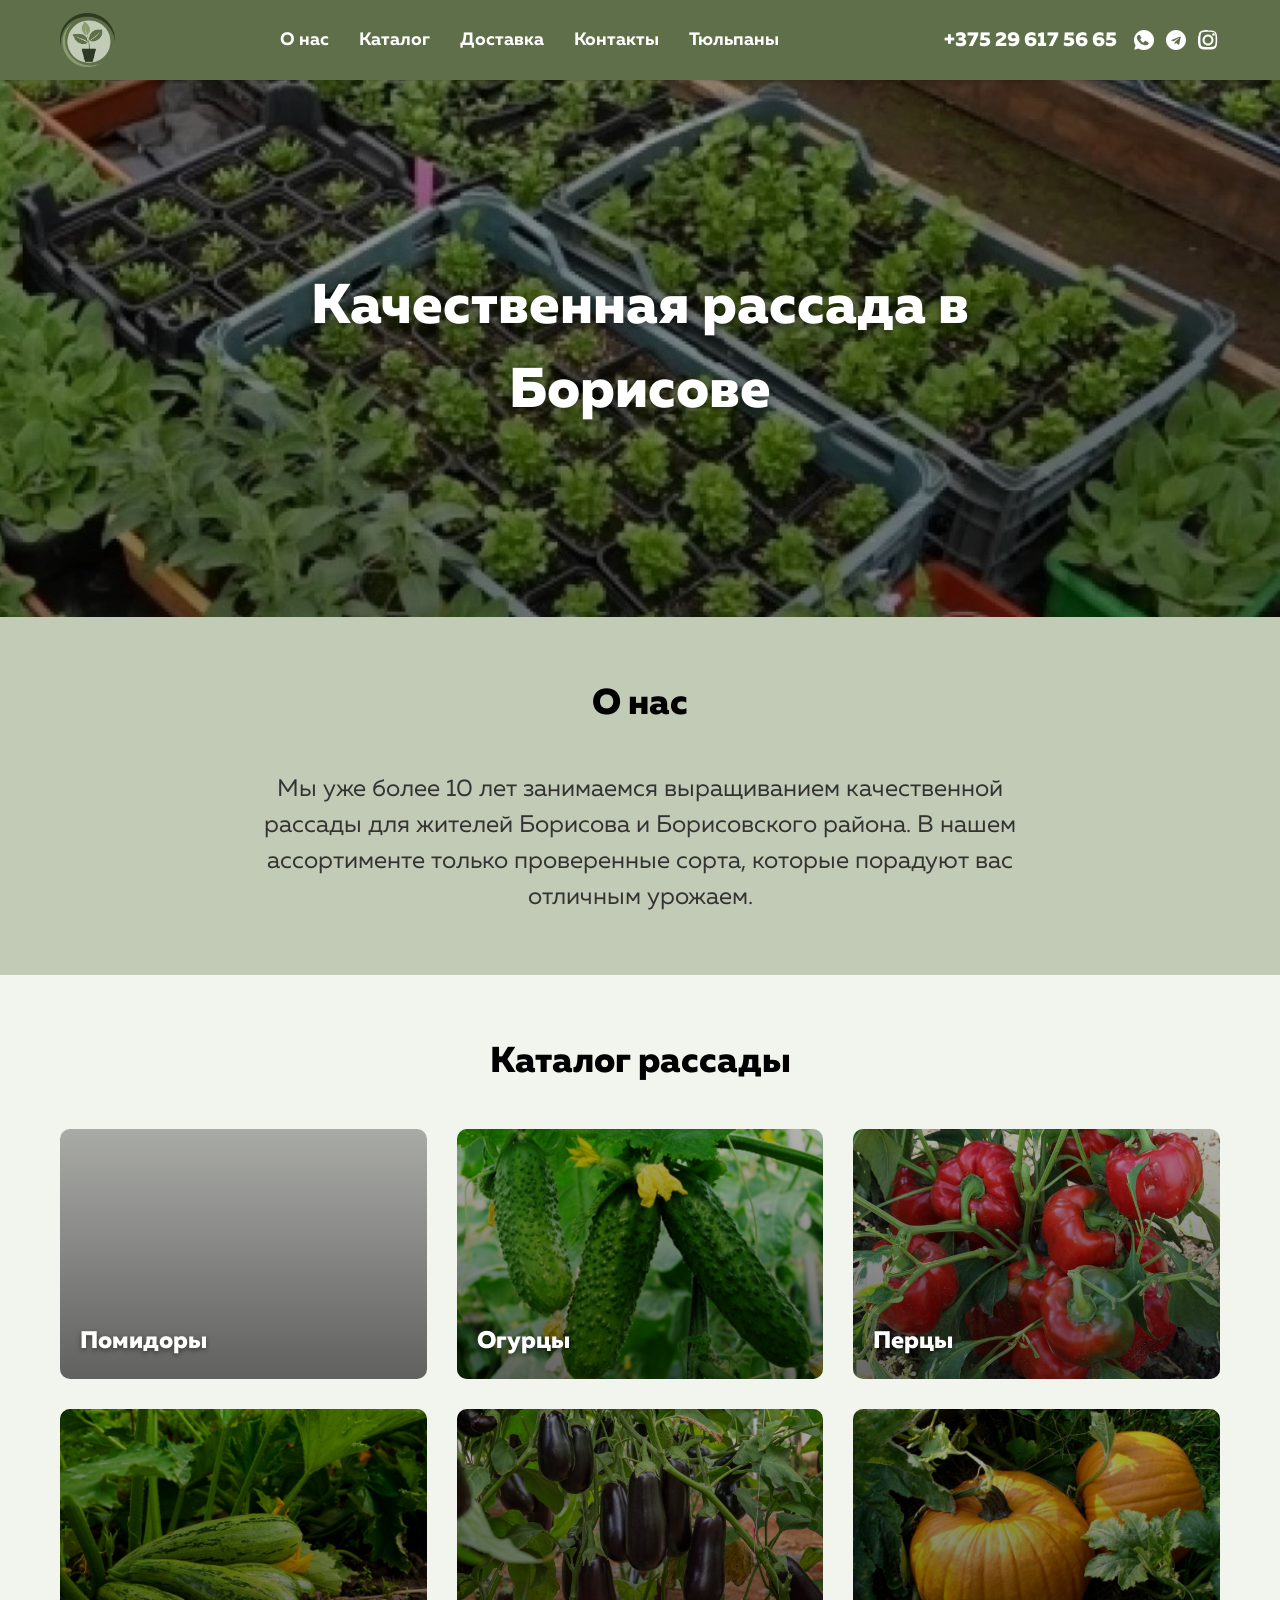
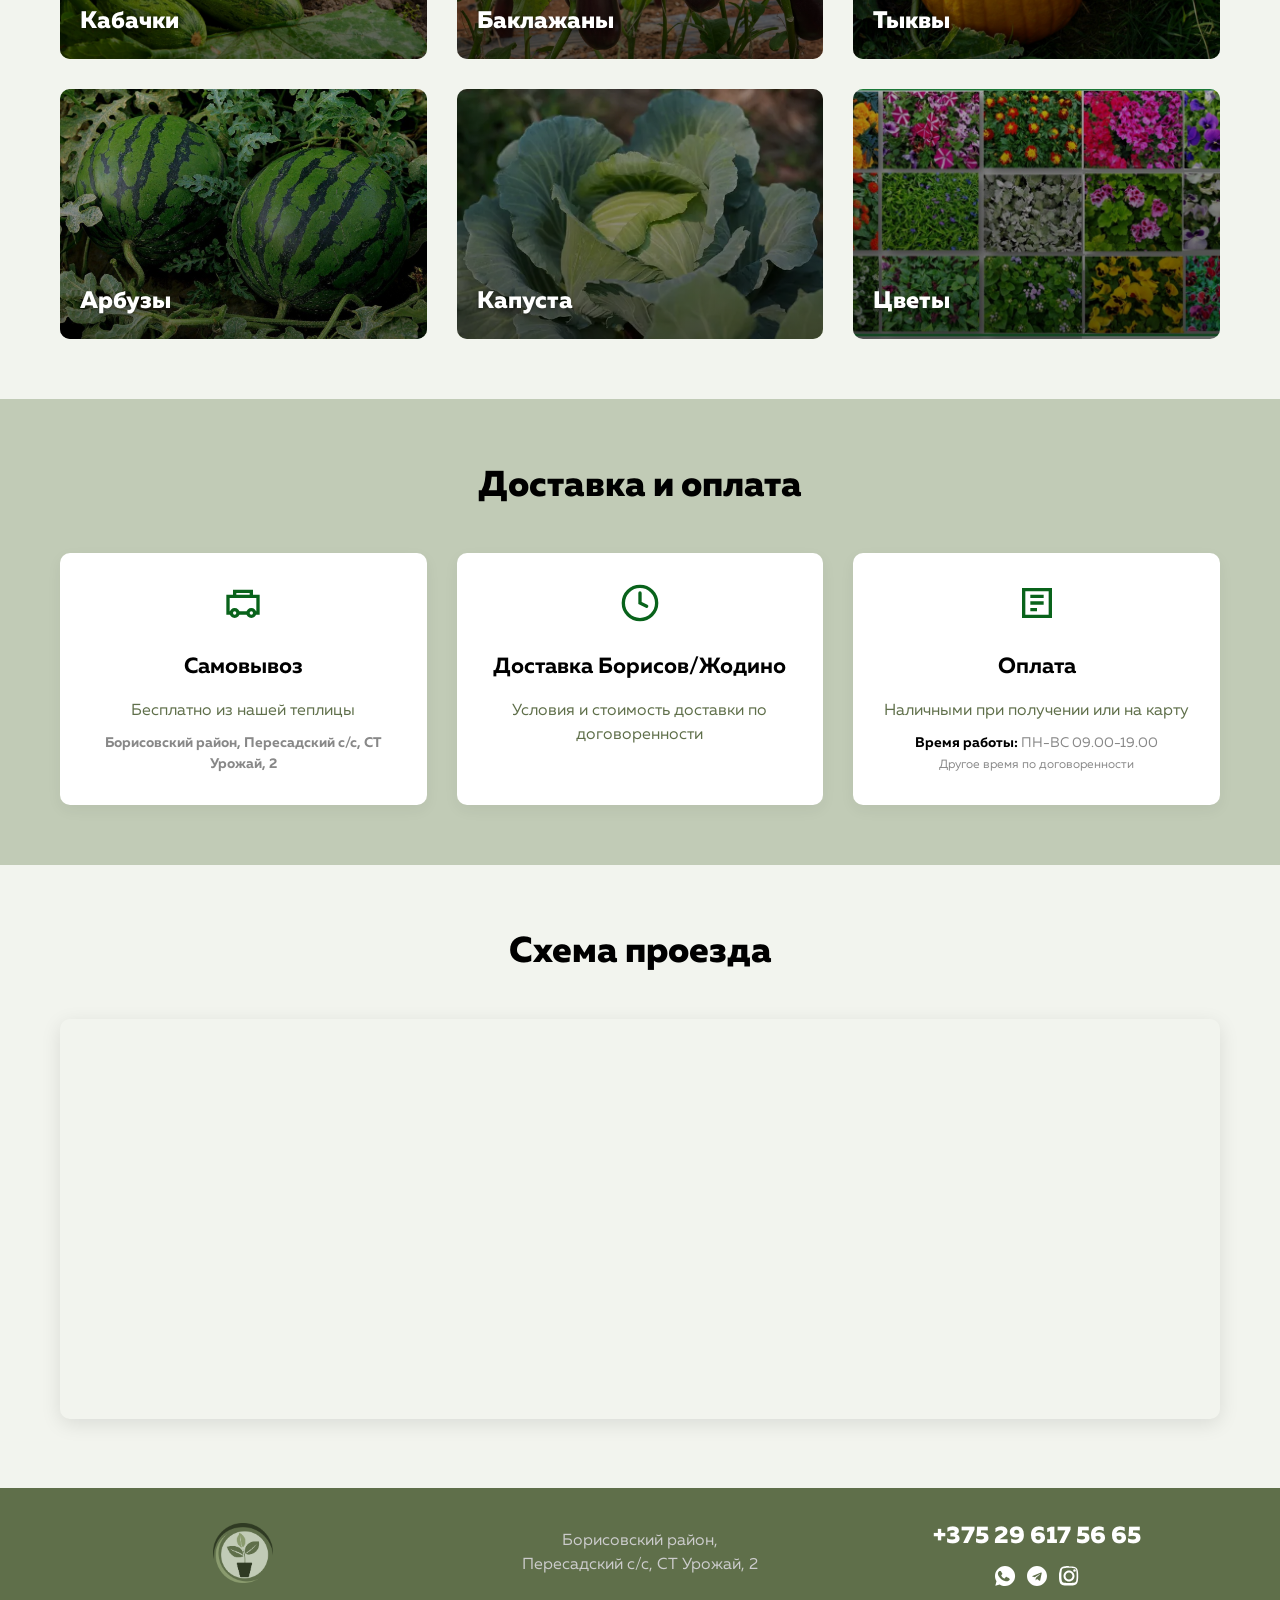
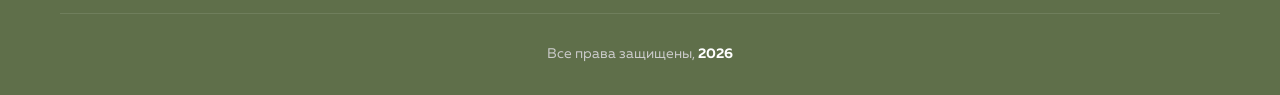
==== index.html @ 9f32919f "Первый коммит: сайт рассады в Борисове" ====
<!DOCTYPE html>
<html lang="ru">
<head>
    <meta charset="UTF-8">
    <meta name="viewport" content="width=device-width, initial-scale=1.0">

    <!-- Основные мета-теги -->
    <title>Рассада в Борисове - томаты, перцы, огурцы и другие культуры</title>
    <meta name="description"
          content="Качественная рассада в Борисове и Борисовском районе. Собственное производство. Томаты, перцы, огурцы, кабачки, баклажаны, тыквы, арбузы, капуста. Самовывоз и доставка.">
    <meta name="keywords"
          content="рассада Борисов, рассада помидоров, рассада перцев, рассада огурцов, саженцы, теплица, огород, дача, Борисовский район">
    <meta name="author" content="Рассада в Борисове">
    <meta name="robots" content="index, follow">

    <!-- Open Graph мета-теги (для соцсетей) -->
    <meta property="og:title" content="Рассада в Борисове - томаты, перцы, огурцы и другие культуры">
    <meta property="og:description"
          content="Качественная рассада в Борисове и Борисовском районе. Собственное производство. Томаты, перцы, огурцы, кабачки, баклажаны.">
    <meta property="og:type" content="website">
    <meta property="og:url" content="https://rassada-borisov.by">
    <meta property="og:image" content="images/og-image.jpg">
    <meta property="og:site_name" content="Рассада в Борисове">
    <meta property="og:locale" content="ru_RU">

    <!-- Дополнительные мета-теги -->
    <meta name="geo.region" content="BY-MI">
    <meta name="geo.placename" content="Borisov">
    <meta name="geo.position" content="54.228;28.505">
    <meta name="ICBM" content="54.228, 28.505">

    <!-- Верификация для поисковых систем -->
    <meta name="yandex-verification" content="3a7b8ea32f2a842f" />
    <meta name="google-site-verification" content="l7yluRiV8nfJq6F3kmVBxeF_k73XOb7wCbg4lRCU7mA" />

    <!-- Favicon -->
    <link rel="icon" type="image/png" href="images/favicon-96x96.png" sizes="96x96">
    <link rel="icon" type="image/svg+xml" href="images/favicon.svg">
    <link rel="shortcut icon" href="images/favicon.ico">
    <link rel="apple-touch-icon" sizes="180x180" href="images/apple-touch-icon.png">
    <meta name="apple-mobile-web-app-title" content="Рассада в Борисове">
    <link rel="manifest" href="images/site.webmanifest">

    <!-- Каноническая ссылка -->
    <link rel="canonical" href="https://rassada-borisov.by">

    <!-- Стили -->
    <link rel="stylesheet" href="css/style.css">
    <link rel="stylesheet" href="css/adaptive.css">

    <!-- Yandex.Metrika counter -->
    <script type="text/javascript">
        (function(m,e,t,r,i,k,a){
            m[i]=m[i]||function(){(m[i].a=m[i].a||[]).push(arguments)};
            m[i].l=1*new Date();
            for (var j = 0; j < document.scripts.length; j++) {if (document.scripts[j].src === r) { return; }}
            k=e.createElement(t),a=e.getElementsByTagName(t)[0],k.async=1,k.src=r,a.parentNode.insertBefore(k,a)
        })(window, document,'script','https://mc.yandex.ru/metrika/tag.js?id=108375250', 'ym');

        ym(108375250, 'init', {ssr:true, webvisor:true, clickmap:true, ecommerce:"dataLayer", referrer: document.referrer, url: location.href, accurateTrackBounce:true, trackLinks:true});
    </script>
    <noscript><div><img src="https://mc.yandex.ru/watch/108375250" style="position:absolute; left:-9999px;" alt="" /></div></noscript>
    <!-- /Yandex.Metrika counter -->

    <!-- Google tag (gtag.js) -->
    <script async src="https://www.googletagmanager.com/gtag/js?id=G-SN3DW5DZHE"></script>
    <script>
        window.dataLayer = window.dataLayer || [];
        function gtag(){dataLayer.push(arguments);}
        gtag('js', new Date());

        gtag('config', 'G-SN3DW5DZHE');
    </script>

</head>
<body>

<header class="header">
    <div class="container header__container">
        <a href="index.html" class="logo">
            <img class="logo__img" src="images/logo.png" alt="Рассада в Борисове">
        </a>

        <nav class="nav">
            <ul class="nav__list">
                <li class="nav__item"><a href="#about" class="nav__link">О нас</a></li>
                <li class="nav__item"><a href="#tabs" class="nav__link">Каталог</a></li>
                <li class="nav__item"><a href="#delivery" class="nav__link">Доставка</a></li>
                <li class="nav__item"><a href="#contacts" class="nav__link">Контакты</a></li>
                <li class="nav__item"><a href="https://tulpani-borisov.by/" class="nav__link" target="_blank" rel="noopener noreferrer">Тюльпаны</a></li>
            </ul>
        </nav>

        <div class="header-contacts">
            <a href="tel:+375296175665" class="header-contacts__phone">+375 29 617 56 65</a>
            <div class="social">
                <a href="viber://chat?number=%2B375296175665" class="social__link social__link--viber"
                   aria-label="Viber"></a>
                <a href="https://t.me/+375296175665" class="social__link social__link--telegram"
                   aria-label="Telegram"></a>
                <a href="https://www.instagram.com/tatyana_zhukovskayaa?igsh=OXp6bmYxaXBiemtq&utm_source=qr" target="_blank"
                   class="social__link social__link--instagram" aria-label="Instagram"></a>
            </div>
        </div>

        <button class="burger" aria-label="Меню" aria-expanded="false">
            <span></span>
            <span></span>
            <span></span>
            <span></span>
        </button>
    </div>
</header>

<main>

    <section class="hero">
        <div class="hero__bg" style="background-image: url('images/hero-bg.jpg');"></div>
        <div class="hero__overlay"></div>
        <div class="container hero__container">
            <h1 class="hero__title">Качественная рассада в Борисове</h1>
        </div>
    </section>

    <section id="about" class="section about">
        <div class="container">
            <h2 class="section__title">О нас</h2>
            <p class="about__text">Мы уже более 10 лет занимаемся выращиванием качественной рассады для жителей Борисова
                и Борисовского района. В нашем ассортименте только проверенные сорта, которые порадуют вас отличным
                урожаем.</p>
        </div>
    </section>

    <section id="tabs" class="section tabs">
        <div class="container">
            <h2 class="section__title">Каталог рассады</h2>
            <div class="tabs__grid">

                <a href="category.html?category=tomatoes" class="tab">
                    <div class="tab__image" style="background-image: url('images/tab-tomatoes.jpg');"></div>
                    <div class="tab__overlay"></div>
                    <span class="tab__title">Помидоры</span>
                </a>

                <a href="category.html?category=cucumbers" class="tab">
                    <div class="tab__image" style="background-image: url('images/tab-cucumbers.jpg');"></div>
                    <div class="tab__overlay"></div>
                    <span class="tab__title">Огурцы</span>
                </a>

                <a href="category.html?category=peppers" class="tab">
                    <div class="tab__image" style="background-image: url('images/tab-peppers.jpg');"></div>
                    <div class="tab__overlay"></div>
                    <span class="tab__title">Перцы</span>
                </a>

                <a href="category.html?category=zucchinis" class="tab">
                    <div class="tab__image" style="background-image: url('images/tab-zucchinis.jpg');"></div>
                    <div class="tab__overlay"></div>
                    <span class="tab__title">Кабачки</span>
                </a>

                <a href="category.html?category=eggplants" class="tab">
                    <div class="tab__image" style="background-image: url('images/tab-eggplants.jpg');"></div>
                    <div class="tab__overlay"></div>
                    <span class="tab__title">Баклажаны</span>
                </a>

                <a href="category.html?category=pumpkins" class="tab">
                    <div class="tab__image" style="background-image: url('images/tab-pumpkins.jpg');"></div>
                    <div class="tab__overlay"></div>
                    <span class="tab__title">Тыквы</span>
                </a>

                <a href="category.html?category=watermelons" class="tab">
                    <div class="tab__image" style="background-image: url('images/tab-watermelons.jpg');"></div>
                    <div class="tab__overlay"></div>
                    <span class="tab__title">Арбузы</span>
                </a>

                <a href="category.html?category=cabbages" class="tab">
                    <div class="tab__image" style="background-image: url('images/tab-cabbages.jpg');"></div>
                    <div class="tab__overlay"></div>
                    <span class="tab__title">Капуста</span>
                </a>

                <a href="category.html?category=flowers" class="tab">
                    <div class="tab__image" style="background-image: url('images/tab-flowers.png');"></div>
                    <div class="tab__overlay"></div>
                    <span class="tab__title">Цветы</span>
                </a>
            </div>
        </div>
    </section>

    <section id="delivery" class="section delivery">
        <div class="container">
            <h2 class="section__title">Доставка и оплата</h2>
            <div class="delivery__grid">
                <div class="delivery-card">
                    <div class="delivery-card__icon">
                        <svg width="40" height="40" viewBox="0 0 24 24" fill="none" stroke="#09631b" stroke-width="2">
                            <path d="M3 8h18v10H3V8z M7 8V5h10v3 M5 18h14" stroke-linecap="round"/>
                            <circle cx="7" cy="18" r="2" fill="white" stroke="#09631b"/>
                            <circle cx="17" cy="18" r="2" fill="white" stroke="#09631b"/>
                        </svg>
                    </div>
                    <h3 class="delivery-card__title">Самовывоз</h3>
                    <p class="delivery-card__text">Бесплатно из нашей теплицы</p>
                    <p class="delivery-card__address"><strong>Борисовский район, Пересадский с/с, СТ Урожай, 2</strong>
                    </p>
                </div>
                <div class="delivery-card">
                    <div class="delivery-card__icon">
                        <svg width="40" height="40" viewBox="0 0 24 24" fill="none" stroke="#09631b" stroke-width="2">
                            <circle cx="12" cy="12" r="10"/>
                            <path d="M12 6v6l4 2" stroke-linecap="round"/>
                        </svg>
                    </div>
                    <h3 class="delivery-card__title">Доставка Борисов/Жодино</h3>
                    <p class="delivery-card__text">Условия и стоимость доставки по договоренности</p>
                </div>
                <div class="delivery-card">
                    <div class="delivery-card__icon">
                        <svg width="40" height="40" viewBox="0 0 24 24" fill="none" stroke="#09631b" stroke-width="2">
                            <path d="M4 4h16v16H4V4z M8 8h8 M8 12h8 M8 16h4"/>
                        </svg>
                    </div>
                    <h3 class="delivery-card__title">Оплата</h3>
                    <p class="delivery-card__text">Наличными при получении или на карту</p>
                    <p class="delivery-card__work-time"><strong>Время работы:</strong> ПН-ВС 09.00-19.00<br><span>Другое время по договоренности</span>
                    </p>
                </div>
            </div>
        </div>
    </section>

    <section class="section map">
        <div class="container">
            <h2 class="section__title">Схема проезда</h2>
            <iframe src="https://yandex.ru/map-widget/v1/?um=constructor%3A5adfe6683b95f6804c1d0a7b903169784224795af7252d2ea16e9bae62b9d1b6&amp;source=constructor"
                    width="100%" height="400" frameborder="0" title="Карта проезда"></iframe>
        </div>
    </section>

</main>

<section id="contacts" style="height: 1px; visibility: hidden;"></section>

<footer class="footer">
    <div class="container">
        <div class="footer__grid">
            <div class="footer__logo">
                <img src="images/logo.png" alt="Рассада в Борисове">
            </div>
            <div class="footer__address">
                Борисовский район,<br>Пересадский с/с, СТ Урожай, 2
            </div>
            <div class="footer__contacts">
                <a href="tel:+375296175665" class="footer__phone">+375 29 617 56 65</a>
                <div class="social">
                    <a href="viber://chat?number=%2B375296175665" class="social__link social__link--viber"
                       aria-label="Viber"></a>
                    <a href="https://t.me/+375296175665" class="social__link social__link--telegram"
                       aria-label="Telegram"></a>
                    <a href="https://www.instagram.com/tatyana_zhukovskayaa?igsh=OXp6bmYxaXBiemtq&utm_source=qr" target="_blank"
                       class="social__link social__link--instagram" aria-label="Instagram"></a>
                </div>
            </div>
        </div>
        <div class="footer__copyright">
            Все права защищены, <span id="current-year"></span>
        </div>
    </div>
</footer>

<button class="scroll-top" aria-label="Наверх">
    <svg viewBox="0 0 50 50">
        <rect width="50" height="50" rx="50" fill="#ffffff" fill-opacity="0.9" stroke="none"/>
        <path d="M14 28L25 18l10 10" stroke="#000000" stroke-width="1.5" fill="none"/>
    </svg>
</button>

<script src="script/products-data.js"></script>
<script src="script/main.js"></script>
</body>
</html>
---- css/style.css ----
/* ===== ПЕРЕМЕННЫЕ ЦВЕТОВ ===== */
:root {
    /* Основные цвета */
    --color-primary: #5f6f4a;
    --color-primary-dark: #4a5738;
    --color-primary-light: #7a8f60;
    --color-secondary: #ecf39e;
    --color-secondary-dark: #d4e07a;
    --color-accent: #861818;
    --color-accent-light: #a12222;

    /* Фоновые цвета */
    --bg-body: #f2f4ee;
    --bg-about: #c1cbb6;
    --bg-delivery: #c1cbb6;
    --bg-tabs: #f2f4ee;
    --bg-card: #fff;
    --bg-footer: #5f6f4a;
    --bg-hero-overlay: rgba(0,0,0,0.4);

    /* Текстовые цвета */
    --text-dark: #333;
    --text-light: #fff;
    --text-muted: #666;
    --text-muted-light: #ccc;
    --text-accent: #861818;

    /* Цвета ссылок */
    --link-color: #5f6f4a;
    --link-hover: #ecf39e;

    /* Тени */
    --shadow-sm: 0 5px 15px rgba(0,0,0,0.05);
    --shadow-md: 0 10px 25px rgba(0,0,0,0.1);
    --shadow-lg: 0 5px 20px rgba(0,0,0,0.1);
}

/* ===== Базовые стили ===== */
* {
    margin: 0;
    padding: 0;
    box-sizing: border-box;
}

@font-face {
    font-family: 'Muller';
    src: url('../fonts/MullerRegular.otf') format('opentype');
    font-weight: 400;
    font-style: normal;
}

@font-face {
    font-family: 'Muller';
    src: url('../fonts/MullerBold.otf') format('opentype');
    font-weight: 700;
    font-style: normal;
}

@font-face {
    font-family: 'Muller';
    src: url('../fonts/MullerExtraBold.otf') format('opentype');
    font-weight: 800;
    font-style: normal;
}

body {
    font-family: 'Muller', Arial, sans-serif;
    line-height: 1.5;
    color: var(--text-dark);
    background-color: var(--bg-body);
    overflow-x: hidden;
    padding-top: 80px;
}

a {
    text-decoration: none;
    color: inherit;
    transition: color 0.2s ease;
}

img {
    max-width: 100%;
    height: auto;
    display: block;
}

.container {
    max-width: 1200px;
    margin: 0 auto;
    padding: 0 20px;
    width: 100%;
}

.section {
    padding: 60px 0;
}

.section__title {
    font-size: 36px;
    font-weight: 800;
    text-align: center;
    margin-bottom: 40px;
    color: #000;
}

/* ===== Шапка ===== */
.header {
    position: fixed;
    top: 0;
    left: 0;
    width: 100%;
    background-color: var(--color-primary);
    box-shadow: 0 1px 3px rgba(0,0,0,0.1);
    z-index: 1000;
    height: 80px;
}

.header__container {
    display: flex;
    align-items: center;
    justify-content: space-between;
    height: 100%;
}

.logo {
    flex: 0 0 auto;
}

.logo__img {
    max-height: 55px;
    width: auto;
}

.nav {
    flex: 1 1 auto;
    display: flex;
    justify-content: center;
}

.nav__list {
    display: flex;
    list-style: none;
    gap: 30px;
    margin: 0;
    padding: 0;
}

.nav__link {
    font-size: 18px;
    font-weight: 700;
    color: var(--text-light);
    position: relative;
    white-space: nowrap;
}

.nav__link:hover,
.nav__link.active {
    color: var(--link-hover);
}

.nav__link.active::after {
    content: '';
    position: absolute;
    bottom: -5px;
    left: 0;
    width: 100%;
    height: 2px;
    background-color: var(--link-hover);
}

.header-contacts {
    flex: 0 0 auto;
    display: flex;
    align-items: center;
    gap: 15px;
}

.header-contacts__phone {
    font-size: 20px;
    font-weight: 800;
    color: var(--text-light);
    white-space: nowrap;
    line-height: 1;
}

.header-contacts__phone:hover {
    color: var(--link-hover);
}

.social {
    display: flex;
    align-items: center;
    gap: 8px;
}

.social__link {
    display: block;
    width: 24px;
    height: 24px;
    background-size: contain;
    background-repeat: no-repeat;
    background-position: center;
    transition: transform 0.2s;
}

.social__link:hover {
    transform: scale(1.1);
}

/* Viber */
.social__link--viber {
    background-image: url('data:image/svg+xml;utf8,<svg xmlns="http://www.w3.org/2000/svg" viewBox="0 0 24 24" fill="%23ffffff"><path d="M12 2C6.5 2 2 6.5 2 12c0 1.9.5 3.7 1.5 5.3L2.3 21.7l4.4-1.2c1.6 1 3.5 1.5 5.4 1.5 5.5 0 10-4.5 10-10S17.5 2 12 2zm4.9 13.6c-.3.8-1.5 1.5-2.4 1.6-.9.1-2.4.2-4.6-1-2.3-1.2-3.8-3.5-4-3.8-.2-.3-1-1.4-1-2.6 0-1.3.7-2 1-2.3.3-.3.6-.4.9-.4h.6c.2 0 .5.1.8.6.3.5 1 1.7 1.1 1.8.1.1.1.3 0 .5-.1.2-.2.4-.4.6-.2.2-.3.4-.5.6-.1.2-.2.4-.1.6.1.2.5.9 1.1 1.5.7.7 1.4 1 1.7 1.1.3.1.5.1.7-.1.2-.2.8-.9 1-1.2.2-.3.5-.3.8-.2.3.1 1.8.9 2.1 1 .3.2.5.2.6.4.1.1.1.4 0 .7z"/></svg>');
}

.social__link--viber:hover {
    background-image: url('data:image/svg+xml;utf8,<svg xmlns="http://www.w3.org/2000/svg" viewBox="0 0 24 24" fill="%23ecf39e"><path d="M12 2C6.5 2 2 6.5 2 12c0 1.9.5 3.7 1.5 5.3L2.3 21.7l4.4-1.2c1.6 1 3.5 1.5 5.4 1.5 5.5 0 10-4.5 10-10S17.5 2 12 2zm4.9 13.6c-.3.8-1.5 1.5-2.4 1.6-.9.1-2.4.2-4.6-1-2.3-1.2-3.8-3.5-4-3.8-.2-.3-1-1.4-1-2.6 0-1.3.7-2 1-2.3.3-.3.6-.4.9-.4h.6c.2 0 .5.1.8.6.3.5 1 1.7 1.1 1.8.1.1.1.3 0 .5-.1.2-.2.4-.4.6-.2.2-.3.4-.5.6-.1.2-.2.4-.1.6.1.2.5.9 1.1 1.5.7.7 1.4 1 1.7 1.1.3.1.5.1.7-.1.2-.2.8-.9 1-1.2.2-.3.5-.3.8-.2.3.1 1.8.9 2.1 1 .3.2.5.2.6.4.1.1.1.4 0 .7z"/></svg>');
}

/* Telegram */
.social__link--telegram {
    background-image: url('data:image/svg+xml;utf8,<svg xmlns="http://www.w3.org/2000/svg" viewBox="0 0 24 24" fill="%23ffffff"><path d="M12 2C6.5 2 2 6.5 2 12c0 5.5 4.5 10 10 10s10-4.5 10-10c0-5.5-4.5-10-10-10zm4.9 6.3l-1.7 8c-.1.5-.4.6-.8.4l-2.3-1.7-1.1 1.1c-.1.1-.2.2-.4.2l.2-2.3 4.2-3.8c.2-.1 0-.3-.2-.2l-5.2 3.3-2.2-.7c-.5-.1-.5-.5.1-.7l8.6-3.3c.4-.2.8.1.6.6z"/></svg>');
}

.social__link--telegram:hover {
    background-image: url('data:image/svg+xml;utf8,<svg xmlns="http://www.w3.org/2000/svg" viewBox="0 0 24 24" fill="%23ecf39e"><path d="M12 2C6.5 2 2 6.5 2 12c0 5.5 4.5 10 10 10s10-4.5 10-10c0-5.5-4.5-10-10-10zm4.9 6.3l-1.7 8c-.1.5-.4.6-.8.4l-2.3-1.7-1.1 1.1c-.1.1-.2.2-.4.2l.2-2.3 4.2-3.8c.2-.1 0-.3-.2-.2l-5.2 3.3-2.2-.7c-.5-.1-.5-.5.1-.7l8.6-3.3c.4-.2.8.1.6.6z"/></svg>');
}

/* Instagram */
.social__link--instagram {
    background-image: url('data:image/svg+xml;utf8,<svg xmlns="http://www.w3.org/2000/svg" viewBox="0 0 24 24" fill="%23ffffff"><path d="M12 2c-2.7 0-3 .1-4 .2-1 .1-1.7.3-2.3.5-.6.2-1.2.6-1.6 1-.5.5-.8 1-1 1.6-.2.6-.4 1.3-.5 2.3C2.1 9 2 9.3 2 12s.1 3 .2 4c.1 1 .3 1.7.5 2.3.2.6.6 1.2 1 1.6.5.5 1 .8 1.6 1 .6.2 1.3.4 2.3.5 1 .1 1.3.2 4 .2s3-.1 4-.2c1-.1 1.7-.3 2.3-.5.6-.2 1.2-.6 1.6-1 .5-.5.8-1 1-1.6.2-.6.4-1.3.5-2.3.1-1 .2-1.3.2-4s-.1-3-.2-4c-.1-1-.3-1.7-.5-2.3-.2-.6-.6-1.2-1-1.6-.5-.5-1-.8-1.6-1-.6-.2-1.3-.4-2.3-.5-1-.1-1.3-.2-4-.2zm0 1.8c2.7 0 3 .1 4 .2.9.1 1.4.2 1.7.3.4.1.7.3.9.5.2.2.4.5.5.9.1.3.2.8.3 1.7.1 1 .2 1.3.2 4s-.1 3-.2 4c-.1.9-.2 1.4-.3 1.7-.1.4-.3.7-.5.9-.2.2-.5.4-.9.5-.3.1-.8.2-1.7.3-1 .1-1.3.2-4 .2s-3-.1-4-.2c-.9-.1-1.4-.2-1.7-.3-.4-.1-.7-.3-.9-.5-.2-.2-.4-.5-.5-.9-.1-.3-.2-.8-.3-1.7-.1-1-.2-1.3-.2-4s.1-3 .2-4c.1-.9.2-1.4.3-1.7.1-.4.3-.7.5-.9.2-.2.5-.4.9-.5.3-.1.8-.2 1.7-.3 1-.1 1.3-.2 4-.2z"/><path d="M12 6.5c-3 0-5.5 2.5-5.5 5.5s2.5 5.5 5.5 5.5 5.5-2.5 5.5-5.5-2.5-5.5-5.5-5.5zm0 9c-1.9 0-3.5-1.6-3.5-3.5s1.6-3.5 3.5-3.5 3.5 1.6 3.5 3.5-1.6 3.5-3.5 3.5z"/><circle cx="17.5" cy="6.5" r="1.3"/></svg>');
}

.social__link--instagram:hover {
    background-image: url('data:image/svg+xml;utf8,<svg xmlns="http://www.w3.org/2000/svg" viewBox="0 0 24 24" fill="%23ecf39e"><path d="M12 2c-2.7 0-3 .1-4 .2-1 .1-1.7.3-2.3.5-.6.2-1.2.6-1.6 1-.5.5-.8 1-1 1.6-.2.6-.4 1.3-.5 2.3C2.1 9 2 9.3 2 12s.1 3 .2 4c.1 1 .3 1.7.5 2.3.2.6.6 1.2 1 1.6.5.5 1 .8 1.6 1 .6.2 1.3.4 2.3.5 1 .1 1.3.2 4 .2s3-.1 4-.2c1-.1 1.7-.3 2.3-.5.6-.2 1.2-.6 1.6-1 .5-.5.8-1 1-1.6.2-.6.4-1.3.5-2.3.1-1 .2-1.3.2-4s-.1-3-.2-4c-.1-1-.3-1.7-.5-2.3-.2-.6-.6-1.2-1-1.6-.5-.5-1-.8-1.6-1-.6-.2-1.3-.4-2.3-.5-1-.1-1.3-.2-4-.2zm0 1.8c2.7 0 3 .1 4 .2.9.1 1.4.2 1.7.3.4.1.7.3.9.5.2.2.4.5.5.9.1.3.2.8.3 1.7.1 1 .2 1.3.2 4s-.1 3-.2 4c-.1.9-.2 1.4-.3 1.7-.1.4-.3.7-.5.9-.2.2-.5.4-.9.5-.3.1-.8.2-1.7.3-1 .1-1.3.2-4 .2s-3-.1-4-.2c-.9-.1-1.4-.2-1.7-.3-.4-.1-.7-.3-.9-.5-.2-.2-.4-.5-.5-.9-.1-.3-.2-.8-.3-1.7-.1-1-.2-1.3-.2-4s.1-3 .2-4c.1-.9.2-1.4.3-1.7.1-.4.3-.7.5-.9.2-.2.5-.4.9-.5.3-.1.8-.2 1.7-.3 1-.1 1.3-.2 4-.2z"/><path d="M12 6.5c-3 0-5.5 2.5-5.5 5.5s2.5 5.5 5.5 5.5 5.5-2.5 5.5-5.5-2.5-5.5-5.5-5.5zm0 9c-1.9 0-3.5-1.6-3.5-3.5s1.6-3.5 3.5-3.5 3.5 1.6 3.5 3.5-1.6 3.5-3.5 3.5z"/><circle cx="17.5" cy="6.5" r="1.3"/></svg>');
}

.burger {
    display: none;
    width: 40px;
    height: 40px;
    position: relative;
    background: none;
    border: none;
    cursor: pointer;
    z-index: 1001;
}

.burger span {
    display: block;
    width: 25px;
    height: 3px;
    background: var(--text-light);
    margin: 5px auto;
    transition: all 0.3s;
    border-radius: 2px;
}

.burger.active span:nth-child(1) { transform: rotate(45deg) translate(5px, 5px); }
.burger.active span:nth-child(2) { opacity: 0; }
.burger.active span:nth-child(3) { transform: rotate(-45deg) translate(7px, -6px); }

/* ===== Герой секция ===== */
.hero {
    position: relative;
    height: 537px;
    overflow: hidden;
    display: flex;
    align-items: center;
    justify-content: center;
}

.hero__bg {
    position: absolute;
    top: 0;
    left: 0;
    width: 100%;
    height: 100%;
    background-size: cover;
    background-position: center;
    z-index: 0;
}

.hero__overlay {
    position: absolute;
    top: 0;
    left: 0;
    width: 100%;
    height: 100%;
    background: linear-gradient(to bottom, var(--bg-hero-overlay), rgba(0,0,0,0.5));
    z-index: 1;
}

.hero__container {
    position: relative;
    z-index: 2;
    text-align: center;
}

.hero__title {
    color: var(--text-light);
    font-size: 56px;
    font-weight: 800;
    text-shadow: 0 2px 10px rgba(0,0,0,0.5);
    max-width: 800px;
    margin: 0 auto;
}

/* ===== О нас ===== */
.about {
    background-color: var(--bg-about);
}

.about__text {
    max-width: 800px;
    margin: 0 auto;
    text-align: center;
    font-size: 24px;
    line-height: 1.5;
    color: var(--text-dark);
}

/* ===== Вкладки ===== */
.tabs {
    background-color: var(--bg-tabs);
}

.tabs__grid {
    display: grid;
    grid-template-columns: repeat(3, 1fr);
    gap: 30px;
    margin-top: 40px;
}

.tab {
    position: relative;
    display: block;
    height: 250px;
    border-radius: 10px;
    overflow: hidden;
    text-decoration: none;
    transition: transform 0.3s, box-shadow 0.3s;
}

.tab:hover {
    transform: translateY(-5px);
    box-shadow: var(--shadow-md);
}

.tab__image {
    position: absolute;
    top: 0;
    left: 0;
    width: 100%;
    height: 100%;
    background-size: cover;
    background-position: center;
    z-index: 0;
}

.tab__overlay {
    position: absolute;
    top: 0;
    left: 0;
    width: 100%;
    height: 100%;
    background: linear-gradient(to bottom, rgba(0,0,0,0.3), rgba(0,0,0,0.6));
    z-index: 1;
}

.tab__title {
    position: absolute;
    bottom: 20px;
    left: 20px;
    right: 20px;
    color: var(--text-light);
    font-size: 24px;
    font-weight: 800;
    text-shadow: 0 2px 5px rgba(0,0,0,0.5);
    z-index: 2;
}

/* ===== Стили для ссылок в названиях товаров (тюльпаны) ===== */
.product-card__title .product-link,
.product-detail__title .product-link {
    color: var(--link-color);
    text-decoration: underline;
    text-decoration-thickness: 1px;
    text-underline-offset: 2px;
}

.product-card__title .product-link:hover,
.product-detail__title .product-link:hover {
    color: var(--link-hover);
    text-decoration: none;
}

/* ===== Каталог товаров ===== */
.catalog__grid {
    display: grid;
    grid-template-columns: repeat(auto-fill, minmax(300px, 1fr));
    gap: 30px;
    justify-content: center;
}

.product-card {
    position: relative;
    background: var(--bg-card);
    border-radius: 10px;
    overflow: hidden;
    box-shadow: var(--shadow-sm);
    transition: transform 0.3s, box-shadow 0.3s;
    display: flex;
    flex-direction: column;
    height: 100%;
}

.product-card:hover {
    transform: translateY(-5px);
    box-shadow: var(--shadow-md);
}

.product-card__image {
    position: relative;
    padding-bottom: 111.111%;
    overflow: hidden;
    background: #f5f5f5;
    flex-shrink: 0;
    cursor: pointer;
}

.product-card__image img {
    position: absolute;
    top: 0;
    left: 0;
    width: 100%;
    height: 100%;
    object-fit: cover;
    transition: transform 0.5s;
}

.product-card:hover .product-card__image img {
    transform: scale(1.08);
}

.product-card__content {
    padding: 20px;
    flex: 1;
    display: flex;
    flex-direction: column;
}

.product-card__title {
    font-size: 20px;
    font-weight: 700;
    margin-bottom: 8px;
    color: #000;
    min-height: 3.6em;
    line-height: 1.2;
    display: -webkit-box;
    -webkit-line-clamp: 3;
    -webkit-box-orient: vertical;
    overflow: hidden;
    text-overflow: ellipsis;
}

.product-number {
    font-weight: 800;
    color: var(--color-primary);
    margin-right: 5px;
}

.product-card__description {
    font-size: 14px;
    color: var(--text-muted);
    margin-bottom: 12px;
    line-height: 1.4;
    min-height: 2.8em;
    display: -webkit-box;
    -webkit-line-clamp: 2;
    -webkit-box-orient: vertical;
    overflow: hidden;
    text-overflow: ellipsis;
}

.product-card__price,
.product-card__price.price-pending{
    font-size: 18px;
    font-weight: 800;
    color: var(--color-accent);
    margin-top: auto;
    margin-bottom: 15px;
    min-height: 27px;
}

.product-card__btn {
    display: inline-block;
    background: var(--color-primary);
    color: var(--text-light);
    padding: 8px 20px;
    border-radius: 5px;
    font-size: 14px;
    font-weight: 700;
    text-align: center;
    transition: background 0.2s;
    border: none;
    cursor: pointer;
    width: fit-content;
}

.product-card__btn:hover {
    background: #333;
}

/* ===== Стили для проданных товаров ===== */
.product-card.sold-out .product-card__image,
.product-card.sold-out .product-card__title,
.product-card.sold-out .product-card__description,
.product-card.sold-out .product-card__price,
.product-card.sold-out .product-card__btn,
.product-card.sold-out .product-number {
    opacity: 0.5;
    filter: blur(0.5px);
    pointer-events: none;
}

.product-card.sold-out::after {
    content: 'ПРОДАНО';
    display: block;
    font-size: 24px;
    font-family: 'MullerExtraBold', sans-serif;
    color: var(--text-light);
    text-align: center;
    border-radius: 10px;
    padding: 15px 20px;
    position: absolute;
    top: 50%;
    left: 50%;
    transform: translate(-50%, -50%);
    background-color: var(--color-primary);
    z-index: 10;
    white-space: nowrap;
    box-shadow: 0 4px 15px rgba(0,0,0,0.3);
    font-weight: 800;
    letter-spacing: 1px;
}

/* ===== Кнопки назад ===== */
.back-to-tabs {
    display: inline-block;
    margin: 20px 0 30px;
    color: var(--text-accent);
    font-size: 16px;
    transition: color 0.2s;
    cursor: pointer;
    border: none;
    background: none;
    padding: 10px 0;
}

.back-to-tabs:hover {
    color: var(--link-hover);
}

.back-to-tabs::before {
    content: '←';
    margin-right: 5px;
}

.product-detail__back {
    display: inline-block;
    color: var(--text-accent);
    font-size: 16px;
    transition: color 0.2s;
    cursor: pointer;
    border: none;
    background: none;
    margin: 20px 0;
    padding: 10px 0;
}

.product-detail__back:hover {
    color: var(--link-hover);
}

.product-detail__back::before {
    content: '←';
    margin-right: 5px;
}

/* ===== Заголовок категории ===== */
.category-title {
    font-size: 32px;
    font-weight: 800;
    margin-bottom: 30px;
    color: #000;
    text-align: center;
}

/* ===== Доставка ===== */
.delivery {
    background-color: var(--bg-delivery);
}

.delivery__grid {
    display: grid;
    grid-template-columns: repeat(3, 1fr);
    gap: 30px;
}

.delivery-card {
    background: var(--bg-card);
    padding: 30px;
    border-radius: 10px;
    text-align: center;
    box-shadow: var(--shadow-sm);
    transition: transform 0.3s;
}

.delivery-card:hover {
    transform: translateY(-5px);
    box-shadow: var(--shadow-md);
}

.delivery-card__icon {
    margin-bottom: 20px;
}

.delivery-card__title {
    font-size: 22px;
    font-weight: 700;
    margin-bottom: 15px;
    color: #000;
}

.delivery-card__text {
    font-size: 16px;
    color: var(--color-primary);
    line-height: 1.5;
    margin-bottom: 10px;
}

.delivery-card__address,
.delivery-card__work-time {
    font-size: 14px;
    color: #888;
    margin-top: 10px;
}

.delivery-card__work-time strong {
    font-weight: 700;
    color: #000;
}

.delivery-card__work-time span {
    font-size: 12px;
    color: #888;
}

/* ===== Карта ===== */
.map iframe {
    width: 100%;
    height: 400px;
    border-radius: 10px;
    box-shadow: var(--shadow-lg);
}

/* ===== Детальная страница товара ===== */
.product-detail {
    padding: 40px 0 60px;
    background-color: var(--bg-card);
    min-height: calc(100vh - 80px);
}

.product-detail__grid {
    display: grid;
    grid-template-columns: 1fr 1fr;
    gap: 40px;
    align-items: start;
}

.product-detail__image {
    border-radius: 10px;
    overflow: hidden;
    box-shadow: var(--shadow-lg);
    width: 100%;
    max-width: 500px;
    height: auto;
    aspect-ratio: 1 / 1;
    background-color: #f5f5f5;
    margin: 0 auto;
    cursor: pointer;
}

.product-detail__image img {
    width: 100%;
    height: 100%;
    object-fit: cover;
    display: block;
}

.product-detail__info {
    padding: 20px 0;
}

.product-detail__title {
    font-size: 36px;
    font-weight: 800;
    margin-bottom: 20px;
    color: #000;
}

.product-detail__title .product-number {
    font-size: 36px;
}

.product-detail__price {
    font-size: 32px;
    font-weight: 800;
    margin-bottom: 25px;
    color: var(--color-accent);
}

.product-detail__price.price-pending {
    color: var(--color-accent);
    font-weight: 400;
    font-style: italic;
    font-size: 28px;
}

.product-detail__description {
    font-size: 16px;
    line-height: 1.7;
    margin-bottom: 30px;
    color: #444;
}

.product-detail__description ul {
    margin: 15px 0;
    padding-left: 20px;
}

.product-detail__description li {
    margin-bottom: 8px;
}

/* ===== Футер ===== */
.footer {
    background-color: var(--bg-footer);
    color: var(--text-light);
    padding: 30px 0;
}

.footer__grid {
    display: grid;
    grid-template-columns: repeat(3, 1fr);
    gap: 30px;
    align-items: center;
    margin-bottom: 25px;
}

.footer__logo {
    text-align: center;
}

.footer__logo img {
    max-height: 60px;
    margin: 0 auto;
}

.footer__address {
    font-size: 16px;
    color: var(--text-muted-light);
    text-align: center;
    line-height: 1.5;
}

.footer__contacts {
    display: flex;
    flex-direction: column;
    align-items: center;
    gap: 10px;
}

.footer__phone {
    font-size: 24px;
    font-weight: 800;
    color: var(--text-light);
    transition: color 0.2s;
    white-space: nowrap;
}

.footer__phone:hover {
    color: var(--link-hover);
}

.footer__copyright {
    text-align: center;
    padding-top: 30px;
    border-top: 1px solid rgba(255,255,255,0.1);
    font-size: 14px;
    color: var(--text-muted-light);
}

.footer__copyright span {
    font-weight: 700;
    color: var(--text-light);
}

/* ===== Кнопка наверх ===== */
.scroll-top {
    position: fixed;
    bottom: 20px;
    right: 20px;
    z-index: 9999;
    display: none;
    border: none;
    background: none;
    cursor: pointer;
    transition: transform 0.2s;
    width: 50px;
    height: 50px;
}

.scroll-top:hover {
    transform: translateY(-5px);
}

.scroll-top svg {
    width: 100%;
    height: 100%;
}

.scroll-top:hover rect {
    fill: var(--link-hover);
}

.scroll-top:hover path {
    stroke: var(--text-light);
}

/* ===== Для страниц категорий ===== */
.category-page main {
    min-height: calc(100vh - 80px);
    padding-bottom: 40px;
}

.no-products {
    text-align: center;
    font-size: 24px;
    color: var(--color-primary);
    padding: 50px 0;
}

/* ===== Стили для описания товара ===== */
.product-descr {
    font-size: 16px;
    line-height: 1.6;
    color: #444;
}

.product-descr__intro {
    font-size: 18px;
    font-weight: 600;
    color: var(--color-primary);
    margin-bottom: 25px;
    padding-bottom: 15px;
    border-bottom: 2px solid #f0f0f0;
}

.product-descr__section {
    margin-bottom: 25px;
}

.product-descr__title {
    font-size: 18px;
    font-weight: 700;
    color: #000;
    margin-bottom: 12px;
    position: relative;
    padding-left: 12px;
}

.product-descr__title::before {
    content: '';
    position: absolute;
    left: 0;
    top: 6px;
    width: 4px;
    height: 18px;
    background-color: var(--color-primary);
    border-radius: 2px;
}

.product-descr__list {
    list-style: none;
    padding: 0;
    margin: 0;
}

.product-descr__list li {
    margin-bottom: 8px;
    padding-left: 20px;
    position: relative;
    line-height: 1.5;
}

.product-descr__list li::before {
    content: '•';
    color: var(--color-primary);
    font-weight: 700;
    font-size: 18px;
    position: absolute;
    left: 5px;
    top: -2px;
}

.product-descr__list--plus li::before {
    content: '+';
    color: var(--color-primary);
    font-size: 16px;
    font-weight: 700;
}

.product-descr__prop {
    font-weight: 700;
    color: #000;
    margin-right: 5px;
}

/* Стили для ссылки на сайт тюльпанов в описании товара */
.product-descr__list .product-link {
    color: var(--color-primary);
    font-weight: 700;
    font-size: 18px;
    text-decoration: none;
    transition: color 0.2s;
}

.product-descr__list .product-link:hover {
    color: var(--link-hover);
    text-decoration: none;
}
---- css/adaptive.css ----
/* ===== Планшеты (до 960px) ===== */
@media (max-width: 960px) {
    body {
        padding-top: 120px;
    }

    .header {
        height: auto;
    }

    .header__container {
        flex-wrap: wrap;
        justify-content: center;
        padding: 15px 20px;
        gap: 15px;
    }

    .logo {
        order: 1;
        width: 100%;
        text-align: center;
    }

    .logo__img {
        max-height: 50px;
        margin: 0 auto;
    }

    .nav {
        display: none;
        order: 4;
        width: 100%;
        background: var(--color-primary);
        border-top: 1px solid rgba(255, 255, 255, 0.2);
        padding: 20px 0;
    }

    .nav.active {
        display: block;
    }

    .nav__list {
        flex-direction: column;
        align-items: center;
        gap: 15px;
    }

    .nav__link {
        color: var(--text-light);
    }

    .header-contacts {
        order: 2;
        width: 100%;
        justify-content: center;
        gap: 20px;
    }

    .header-contacts__phone {
        font-size: 18px;
        color: var(--text-light);
    }

    .social__link {
        width: 22px;
        height: 22px;
    }

    .burger {
        display: block;
        order: 3;
        margin: 0 auto;
    }

    .burger span {
        background: var(--text-light);
    }

    .hero {
        height: 400px;
    }

    .hero__title {
        font-size: 36px;
    }

    .section {
        padding: 40px 0;
    }

    .section__title {
        font-size: 30px;
        margin-bottom: 30px;
    }

    .about__text {
        font-size: 20px;
    }

    .tabs__grid {
        grid-template-columns: repeat(2, 1fr);
        gap: 20px;
    }

    .tab {
        height: 180px;
    }

    .catalog__grid {
        grid-template-columns: repeat(2, 1fr);
        gap: 20px;
    }

    .delivery__grid {
        grid-template-columns: repeat(2, 1fr);
        gap: 20px;
    }

    .delivery-card {
        padding: 25px;
    }

    .product-detail {
        padding: 30px 0 40px;
    }

    .product-detail__grid {
        grid-template-columns: 1fr;
        gap: 30px;
    }

    .product-detail__image {
        max-width: 400px;
    }

    .product-detail__title {
        font-size: 28px;
    }

    .product-detail__title .product-number {
        font-size: 28px;
    }

    .product-detail__price {
        font-size: 26px;
    }

    .product-detail__price.price-pending {
        font-size: 24px;
    }

    .footer {
        padding: 40px 0 25px;
    }

    .footer__grid {
        grid-template-columns: 1fr;
        gap: 25px;
        text-align: center;
    }

    .footer__logo img {
        margin: 0 auto;
    }

    .footer__contacts {
        align-items: center;
    }

    .footer__phone {
        font-size: 22px;
    }

    .category-page main {
        min-height: calc(100vh - 120px);
    }
}

/* ===== Мобильные (до 640px) ===== */
@media (max-width: 640px) {
    body {
        padding-top: 110px;
    }

    .header__container {
        padding: 12px 15px;
        gap: 12px;
    }

    .logo__img {
        max-height: 45px;
    }

    .header-contacts {
        gap: 15px;
    }

    .header-contacts__phone {
        font-size: 16px;
    }

    .social__link {
        width: 20px;
        height: 20px;
    }

    .burger span {
        width: 22px;
        margin: 4px auto;
    }

    .hero {
        height: 300px;
    }

    .hero__title {
        font-size: 28px;
    }

    .section {
        padding: 30px 0;
    }

    .section__title {
        font-size: 24px;
        margin-bottom: 20px;
    }

    .about__text {
        font-size: 18px;
    }

    .tabs__grid {
        grid-template-columns: 1fr;
        gap: 15px;
    }

    .tab {
        height: 150px;
    }

    .tab__title {
        font-size: 20px;
        bottom: 12px;
        left: 12px;
    }

    .catalog__grid {
        grid-template-columns: 1fr;
        gap: 20px;
    }

    .product-card__title {
        font-size: 18px;
        min-height: 3.3em;
    }

    .product-card__price {
        font-size: 16px;
        min-height: 24px;
    }

    .product-card__btn {
        width: 100%;
        text-align: center;
    }

    .product-card.sold-out::after {
        font-size: 18px;
        padding: 10px 15px;
    }

    .delivery__grid {
        grid-template-columns: 1fr;
        gap: 15px;
    }

    .delivery-card {
        padding: 20px;
    }

    .delivery-card__title {
        font-size: 18px;
    }

    .product-detail {
        padding: 20px 0 30px;
    }

    .product-detail__image {
        max-width: 280px;
    }

    .product-detail__title {
        font-size: 24px;
    }

    .product-detail__title .product-number {
        font-size: 24px;
    }

    .product-detail__price {
        font-size: 22px;
    }

    .product-detail__price.price-pending {
        font-size: 20px;
    }

    .back-to-tabs,
    .product-detail__back {
        font-size: 14px;
        margin: 10px 0 20px;
    }

    .map iframe {
        height: 250px;
    }

    .footer {
        padding: 30px 0 20px;
    }

    .footer__logo img {
        max-height: 50px;
    }

    .footer__phone {
        font-size: 20px;
    }

    .footer__copyright {
        font-size: 12px;
    }

    .scroll-top {
        bottom: 15px;
        right: 15px;
        width: 40px;
        height: 40px;
    }

    .no-products {
        font-size: 16px;
        padding: 30px 0;
    }

    .category-page main {
        min-height: calc(100vh - 110px);
    }

    /* ===== Стили для описания товара на мобильных ===== */
    .product-descr {
        font-size: 14px;
    }

    .product-descr__intro {
        font-size: 16px;
        margin-bottom: 20px;
    }

    .product-descr__title {
        font-size: 16px;
    }

    .product-descr__list li {
        margin-bottom: 6px;
    }
}

/* ===== Маленькие мобильные (до 380px) ===== */
@media (max-width: 380px) {
    body {
        padding-top: 100px;
    }

    .header-contacts {
        flex-direction: column;
        gap: 8px;
    }

    .header-contacts__phone {
        font-size: 15px;
    }

    .hero__title {
        font-size: 24px;
    }

    .tab {
        height: 120px;
    }

    .tab__title {
        font-size: 18px;
    }

    .product-detail__image {
        max-width: 240px;
    }

    .product-detail__title {
        font-size: 20px;
    }

    .product-detail__title .product-number {
        font-size: 20px;
    }

    .category-page main {
        min-height: calc(100vh - 100px);
    }
}

/* ===== Стили для неактивных вкладок ===== */
.tab--disabled {
    opacity: 0.7;
    cursor: not-allowed;
    pointer-events: none;
}

.tab--disabled:hover {
    transform: none;
    box-shadow: none;
}
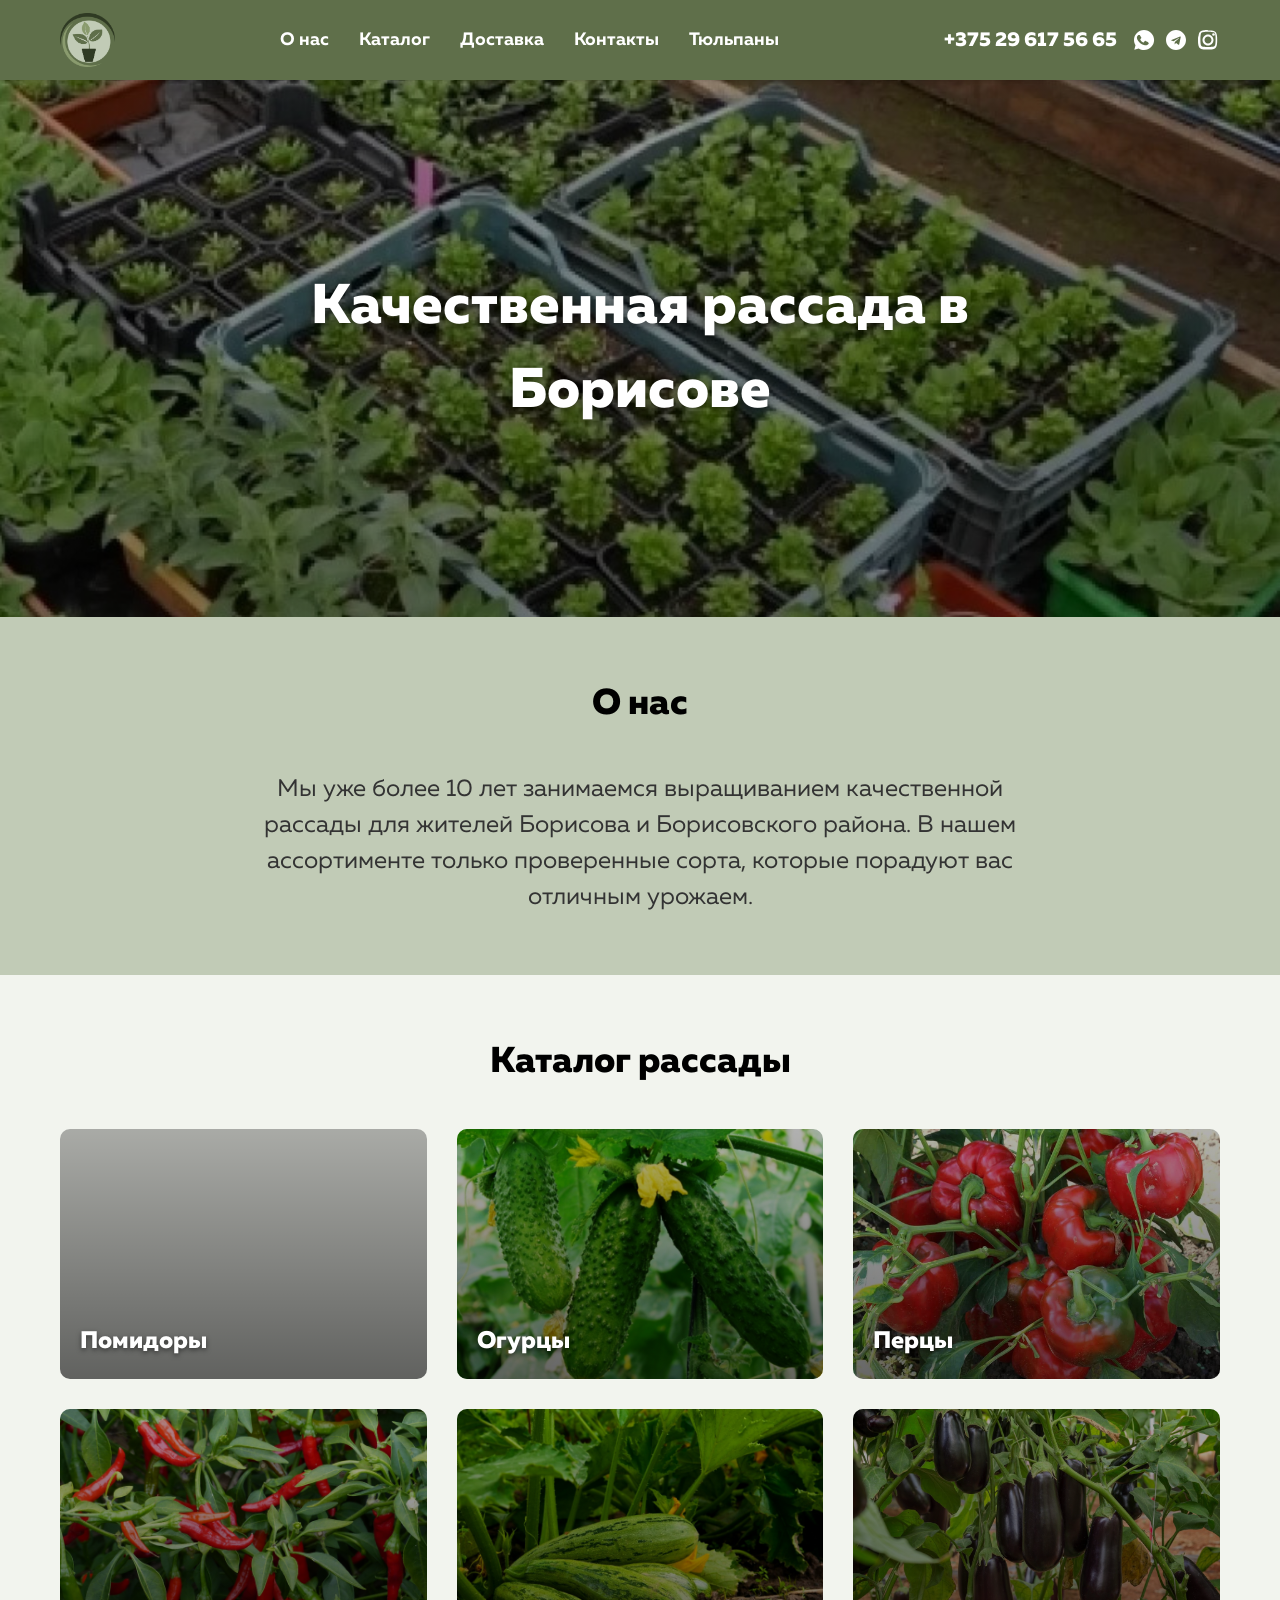
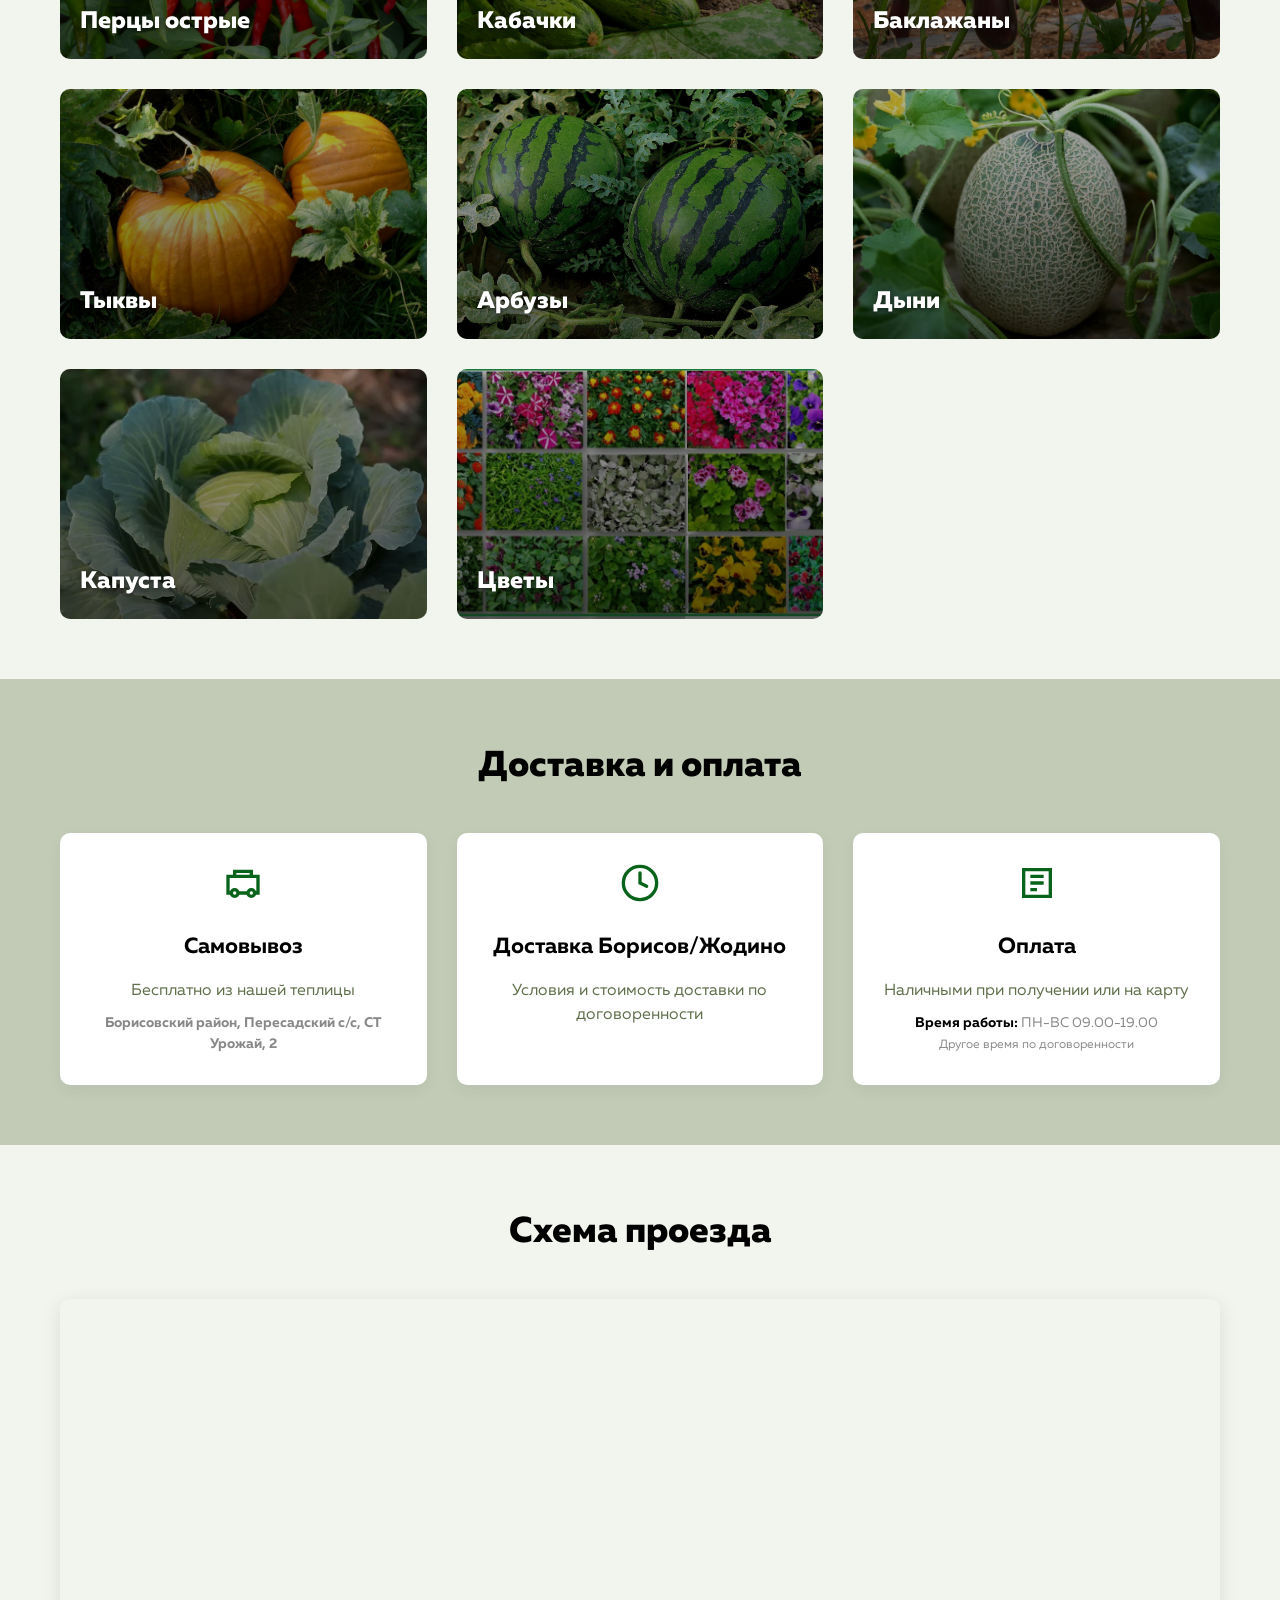
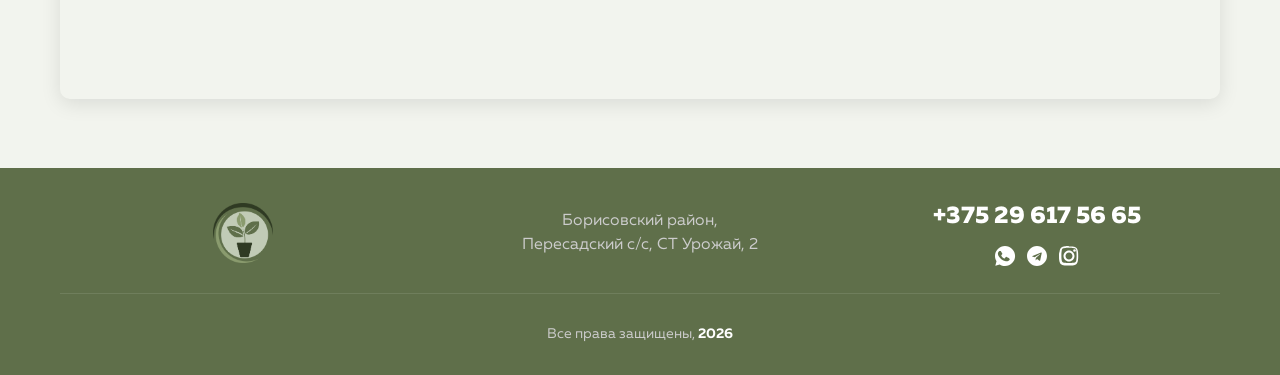
==== commit 6d95e023: "Все категории товаров" ====
--- a/index.html
+++ b/index.html
@@ -154,6 +154,12 @@
                     <span class="tab__title">Перцы</span>
                 </a>
 
+                <a href="category.html?category=hot-peppers" class="tab">
+                    <div class="tab__image" style="background-image: url('images/tab-hot-peppers.jpg');"></div>
+                    <div class="tab__overlay"></div>
+                    <span class="tab__title">Перцы острые</span>
+                </a>
+
                 <a href="category.html?category=zucchinis" class="tab">
                     <div class="tab__image" style="background-image: url('images/tab-zucchinis.jpg');"></div>
                     <div class="tab__overlay"></div>
@@ -176,6 +182,12 @@
                     <div class="tab__image" style="background-image: url('images/tab-watermelons.jpg');"></div>
                     <div class="tab__overlay"></div>
                     <span class="tab__title">Арбузы</span>
+                </a>
+
+                <a href="category.html?category=melons" class="tab">
+                    <div class="tab__image" style="background-image: url('images/tab-melons.jpg');"></div>
+                    <div class="tab__overlay"></div>
+                    <span class="tab__title">Дыни</span>
                 </a>
 
                 <a href="category.html?category=cabbages" class="tab">
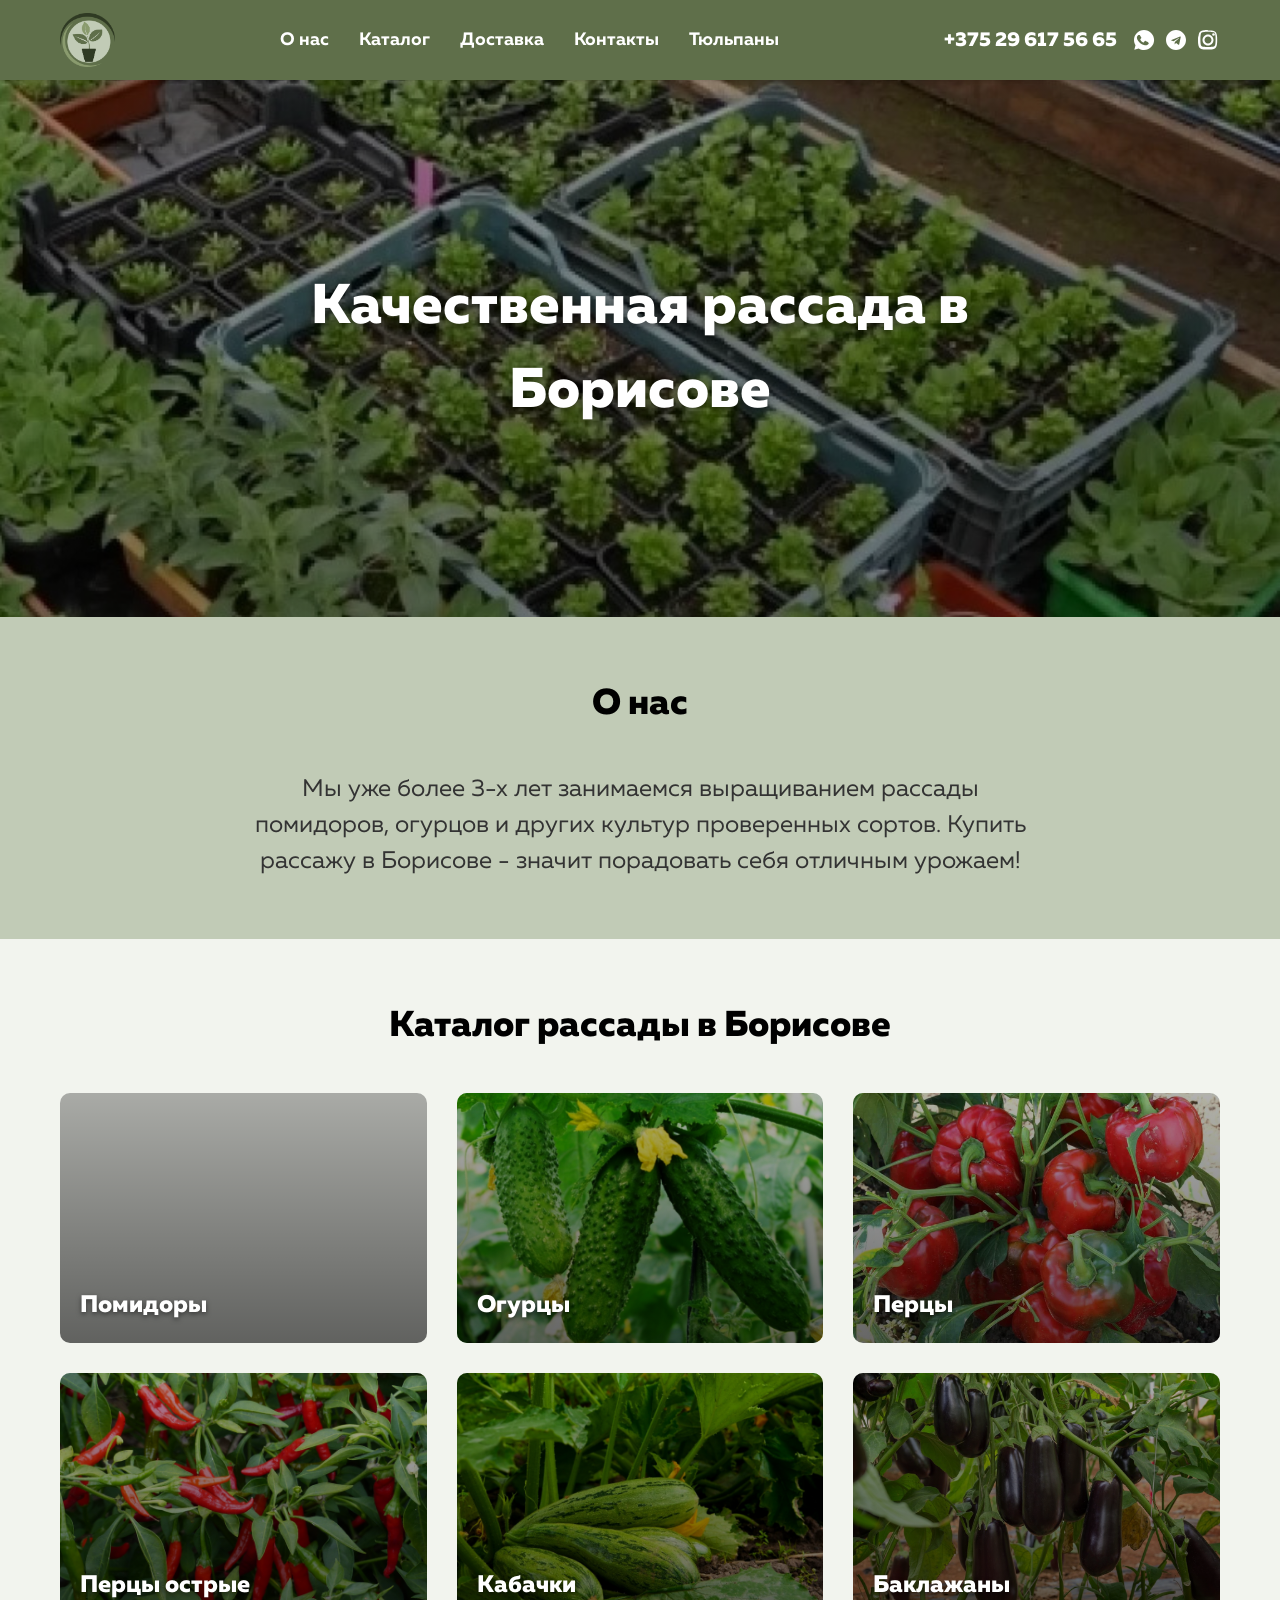
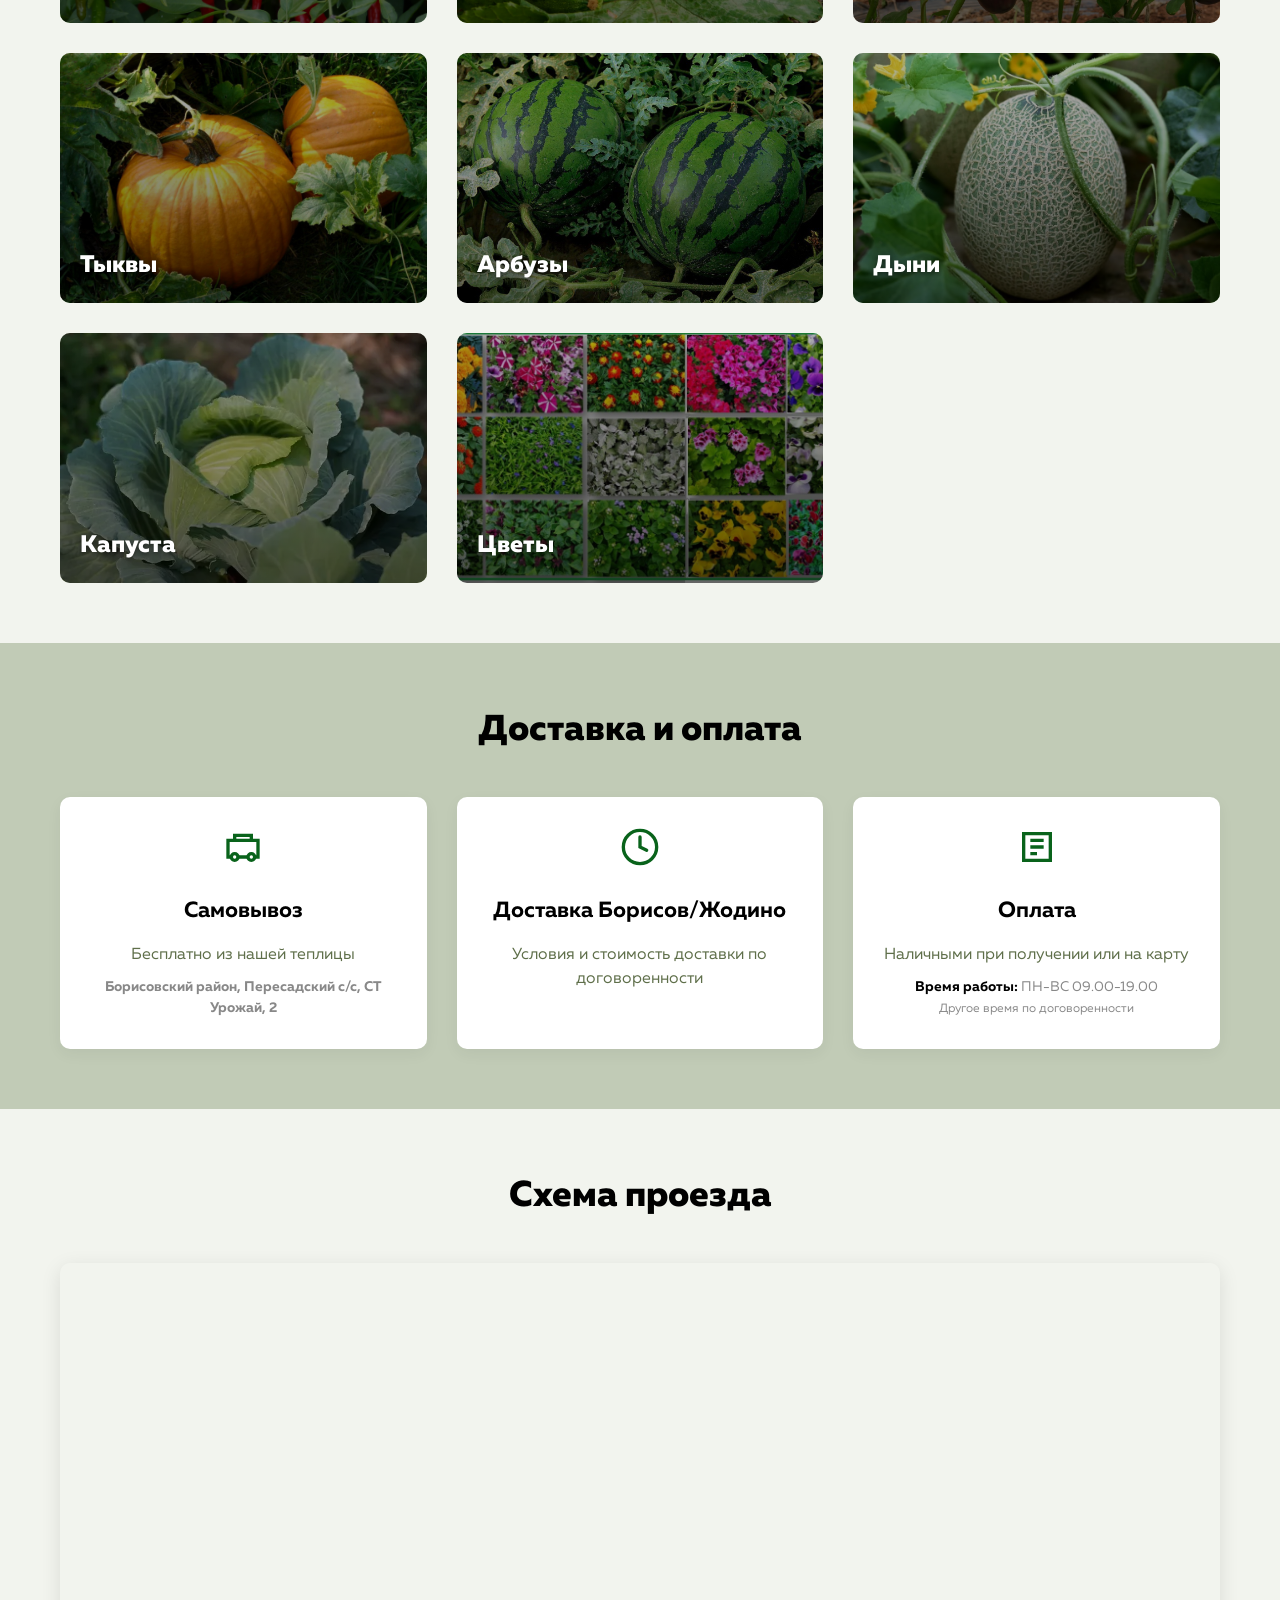
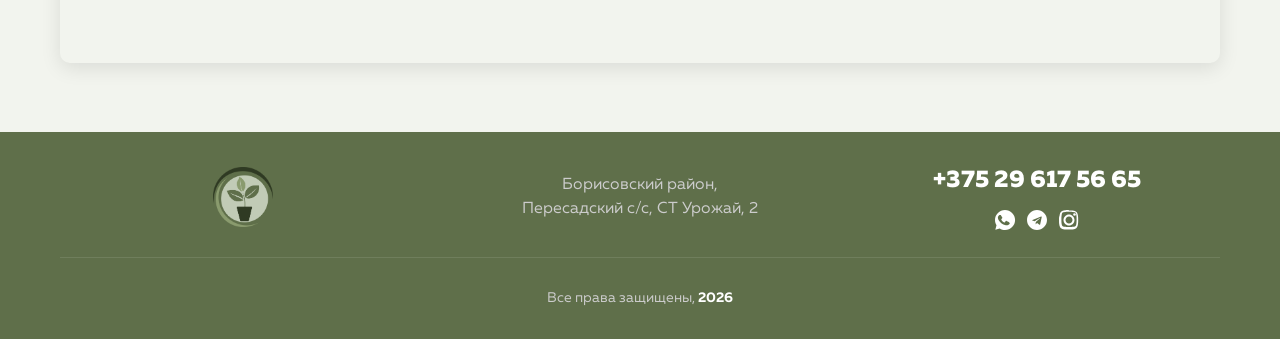
==== commit 703fb872: "Файлы Robot изменение" ====
--- a/index.html
+++ b/index.html
@@ -30,8 +30,8 @@
     <meta name="ICBM" content="54.228, 28.505">
 
     <!-- Верификация для поисковых систем -->
-    <meta name="yandex-verification" content="3a7b8ea32f2a842f" />
-    <meta name="google-site-verification" content="l7yluRiV8nfJq6F3kmVBxeF_k73XOb7wCbg4lRCU7mA" />
+    <meta name="yandex-verification" content="3a7b8ea32f2a842f"/>
+    <meta name="google-site-verification" content="l7yluRiV8nfJq6F3kmVBxeF_k73XOb7wCbg4lRCU7mA"/>
 
     <!-- Favicon -->
     <link rel="icon" type="image/png" href="images/favicon-96x96.png" sizes="96x96">
@@ -50,23 +50,44 @@
 
     <!-- Yandex.Metrika counter -->
     <script type="text/javascript">
-        (function(m,e,t,r,i,k,a){
-            m[i]=m[i]||function(){(m[i].a=m[i].a||[]).push(arguments)};
-            m[i].l=1*new Date();
-            for (var j = 0; j < document.scripts.length; j++) {if (document.scripts[j].src === r) { return; }}
-            k=e.createElement(t),a=e.getElementsByTagName(t)[0],k.async=1,k.src=r,a.parentNode.insertBefore(k,a)
-        })(window, document,'script','https://mc.yandex.ru/metrika/tag.js?id=108375250', 'ym');
-
-        ym(108375250, 'init', {ssr:true, webvisor:true, clickmap:true, ecommerce:"dataLayer", referrer: document.referrer, url: location.href, accurateTrackBounce:true, trackLinks:true});
+        (function (m, e, t, r, i, k, a) {
+            m[i] = m[i] || function () {
+                (m[i].a = m[i].a || []).push(arguments)
+            };
+            m[i].l = 1 * new Date();
+            for (var j = 0; j < document.scripts.length; j++) {
+                if (document.scripts[j].src === r) {
+                    return;
+                }
+            }
+            k = e.createElement(t), a = e.getElementsByTagName(t)[0], k.async = 1, k.src = r, a.parentNode.insertBefore(k, a)
+        })(window, document, 'script', 'https://mc.yandex.ru/metrika/tag.js?id=108375250', 'ym');
+
+        ym(108375250, 'init', {
+            ssr: true,
+            webvisor: true,
+            clickmap: true,
+            ecommerce: "dataLayer",
+            referrer: document.referrer,
+            url: location.href,
+            accurateTrackBounce: true,
+            trackLinks: true
+        });
     </script>
-    <noscript><div><img src="https://mc.yandex.ru/watch/108375250" style="position:absolute; left:-9999px;" alt="" /></div></noscript>
+    <noscript>
+        <div><img src="https://mc.yandex.ru/watch/108375250" style="position:absolute; left:-9999px;" alt=""/></div>
+    </noscript>
     <!-- /Yandex.Metrika counter -->
 
     <!-- Google tag (gtag.js) -->
     <script async src="https://www.googletagmanager.com/gtag/js?id=G-SN3DW5DZHE"></script>
     <script>
         window.dataLayer = window.dataLayer || [];
-        function gtag(){dataLayer.push(arguments);}
+
+        function gtag() {
+            dataLayer.push(arguments);
+        }
+
         gtag('js', new Date());
 
         gtag('config', 'G-SN3DW5DZHE');
@@ -87,7 +108,8 @@
                 <li class="nav__item"><a href="#tabs" class="nav__link">Каталог</a></li>
                 <li class="nav__item"><a href="#delivery" class="nav__link">Доставка</a></li>
                 <li class="nav__item"><a href="#contacts" class="nav__link">Контакты</a></li>
-                <li class="nav__item"><a href="https://tulpani-borisov.by/" class="nav__link" target="_blank" rel="noopener noreferrer">Тюльпаны</a></li>
+                <li class="nav__item"><a href="https://tulpani-borisov.by/" class="nav__link" target="_blank"
+                                         rel="noopener noreferrer">Тюльпаны</a></li>
             </ul>
         </nav>
 
@@ -98,7 +120,8 @@
                    aria-label="Viber"></a>
                 <a href="https://t.me/+375296175665" class="social__link social__link--telegram"
                    aria-label="Telegram"></a>
-                <a href="https://www.instagram.com/tatyana_zhukovskayaa?igsh=OXp6bmYxaXBiemtq&utm_source=qr" target="_blank"
+                <a href="https://www.instagram.com/tatyana_zhukovskayaa?igsh=OXp6bmYxaXBiemtq&utm_source=qr"
+                   target="_blank"
                    class="social__link social__link--instagram" aria-label="Instagram"></a>
             </div>
         </div>
@@ -125,15 +148,14 @@
     <section id="about" class="section about">
         <div class="container">
             <h2 class="section__title">О нас</h2>
-            <p class="about__text">Мы уже более 10 лет занимаемся выращиванием качественной рассады для жителей Борисова
-                и Борисовского района. В нашем ассортименте только проверенные сорта, которые порадуют вас отличным
-                урожаем.</p>
+            <p class="about__text">Мы уже более 3-х лет занимаемся выращиванием рассады помидоров, огурцов и других
+                культур проверенных сортов. Купить рассажу в Борисове - значит порадовать себя отличным урожаем!</p>
         </div>
     </section>
 
     <section id="tabs" class="section tabs">
         <div class="container">
-            <h2 class="section__title">Каталог рассады</h2>
+            <h2 class="section__title">Каталог рассады в Борисове</h2>
             <div class="tabs__grid">
 
                 <a href="category.html?category=tomatoes" class="tab">
@@ -275,7 +297,8 @@
                        aria-label="Viber"></a>
                     <a href="https://t.me/+375296175665" class="social__link social__link--telegram"
                        aria-label="Telegram"></a>
-                    <a href="https://www.instagram.com/tatyana_zhukovskayaa?igsh=OXp6bmYxaXBiemtq&utm_source=qr" target="_blank"
+                    <a href="https://www.instagram.com/tatyana_zhukovskayaa?igsh=OXp6bmYxaXBiemtq&utm_source=qr"
+                       target="_blank"
                        class="social__link social__link--instagram" aria-label="Instagram"></a>
                 </div>
             </div>
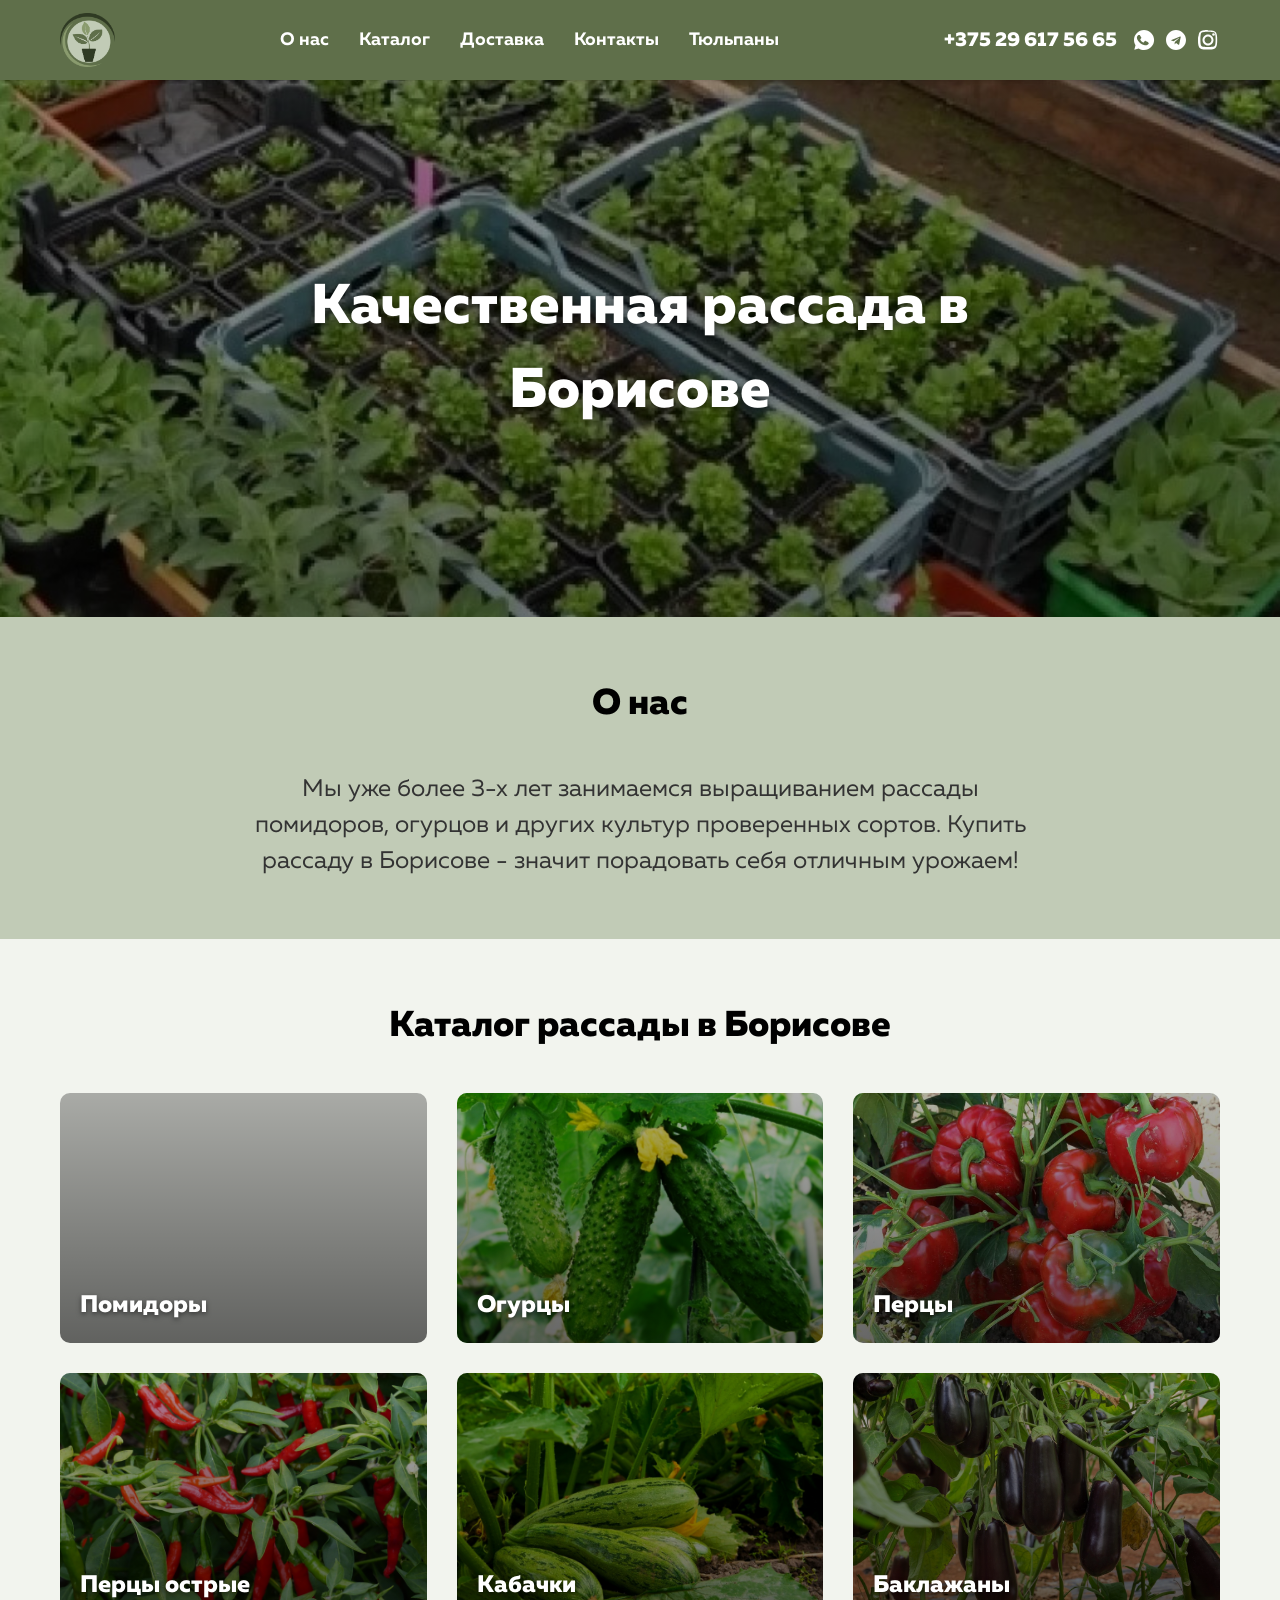
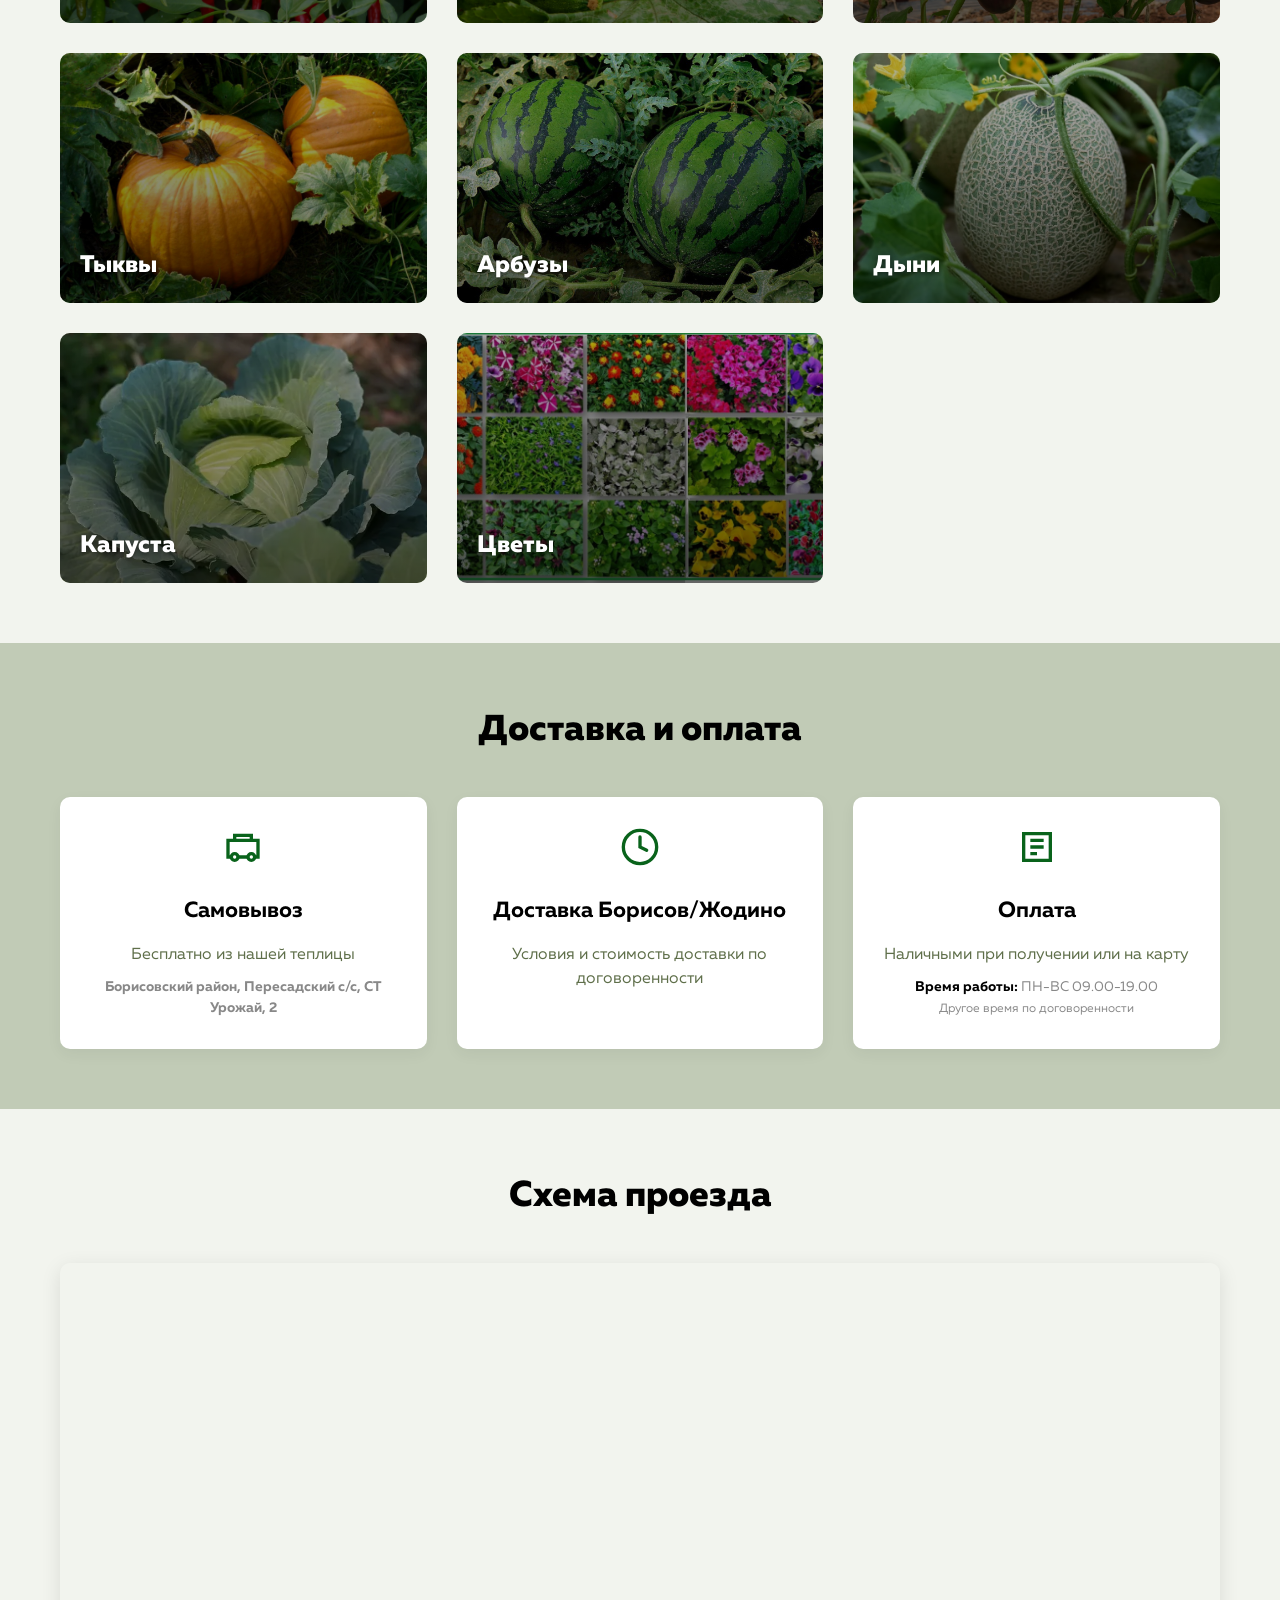
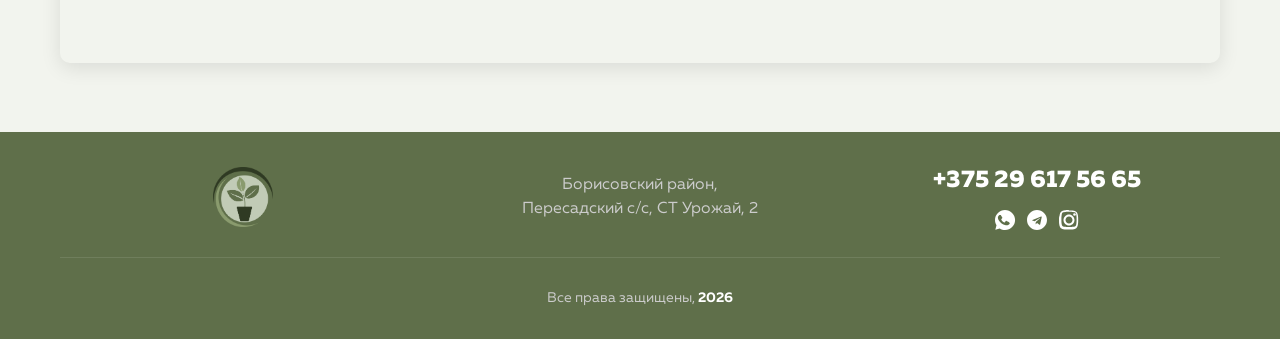
==== commit ccf2c6a9: "Изменения каталога" ====
--- a/index.html
+++ b/index.html
@@ -149,7 +149,7 @@
         <div class="container">
             <h2 class="section__title">О нас</h2>
             <p class="about__text">Мы уже более 3-х лет занимаемся выращиванием рассады помидоров, огурцов и других
-                культур проверенных сортов. Купить рассажу в Борисове - значит порадовать себя отличным урожаем!</p>
+                культур проверенных сортов. Купить рассаду в Борисове - значит порадовать себя отличным урожаем!</p>
         </div>
     </section>
 
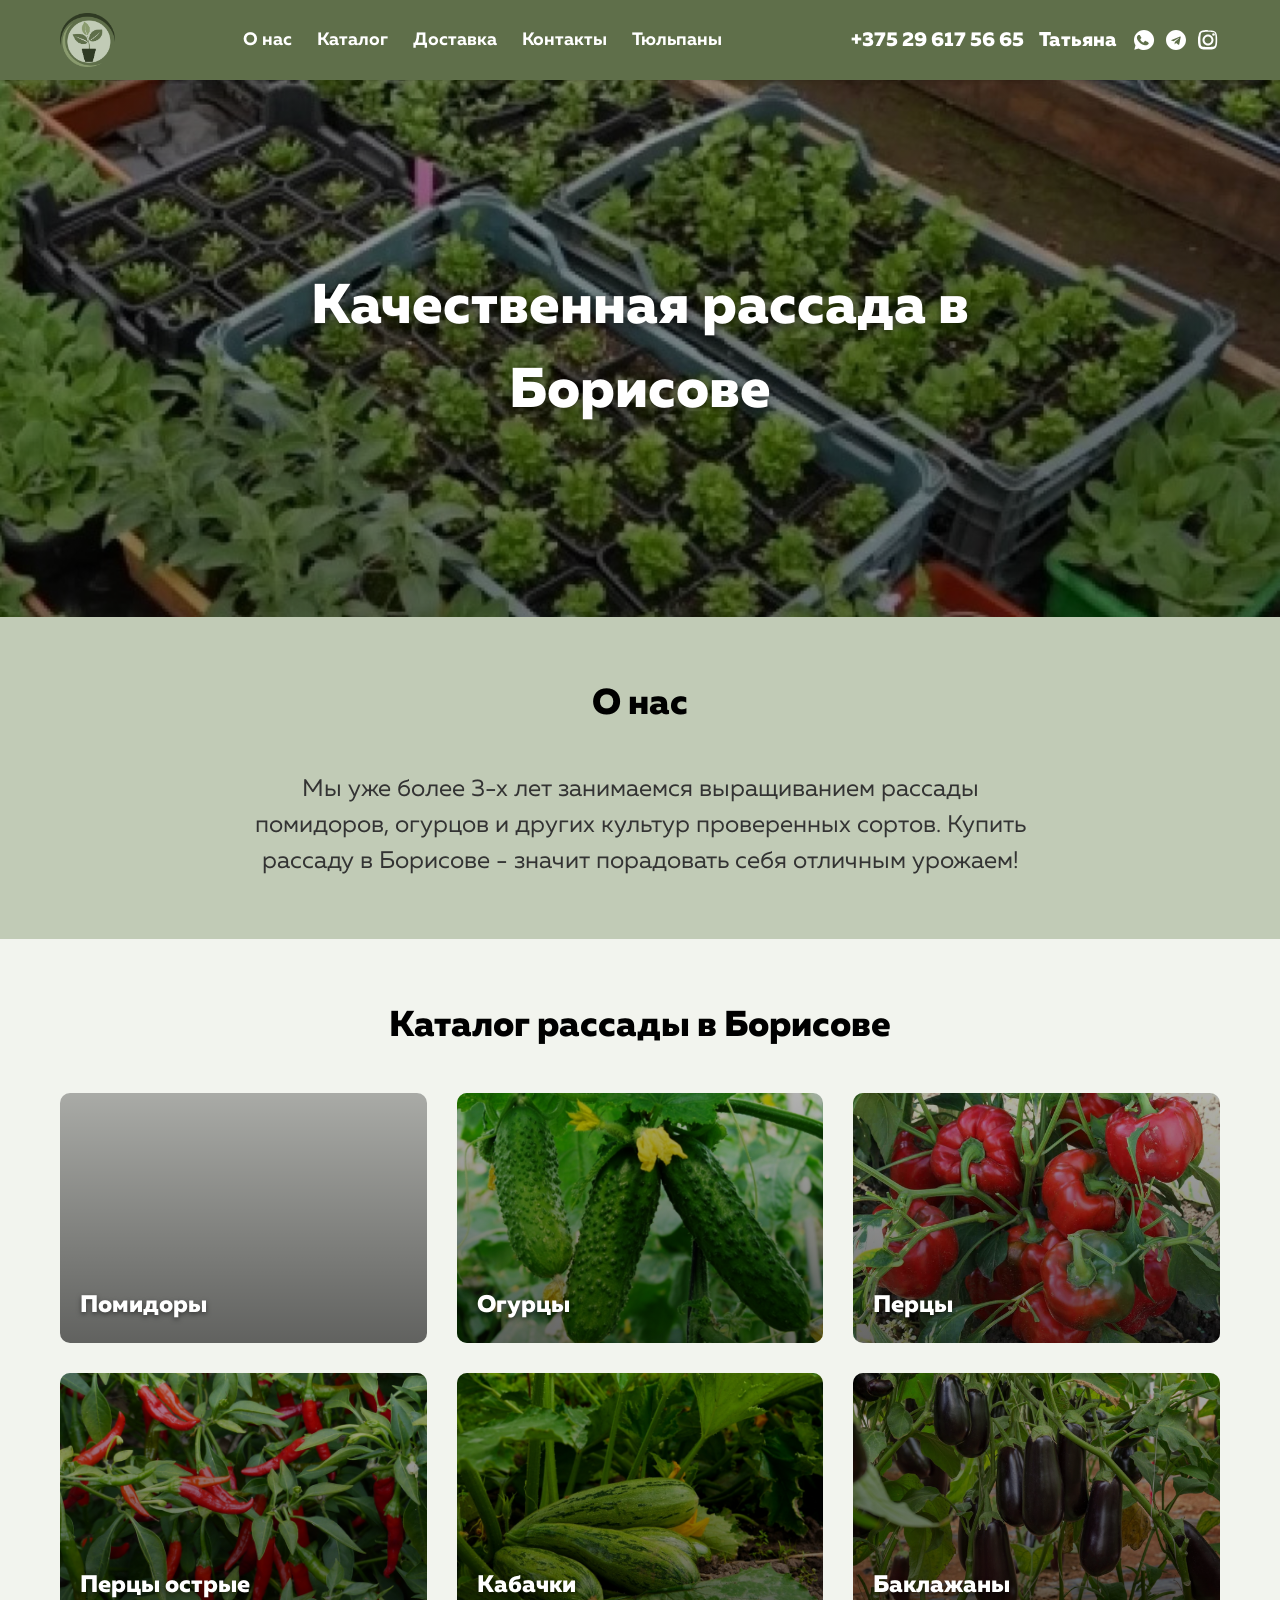
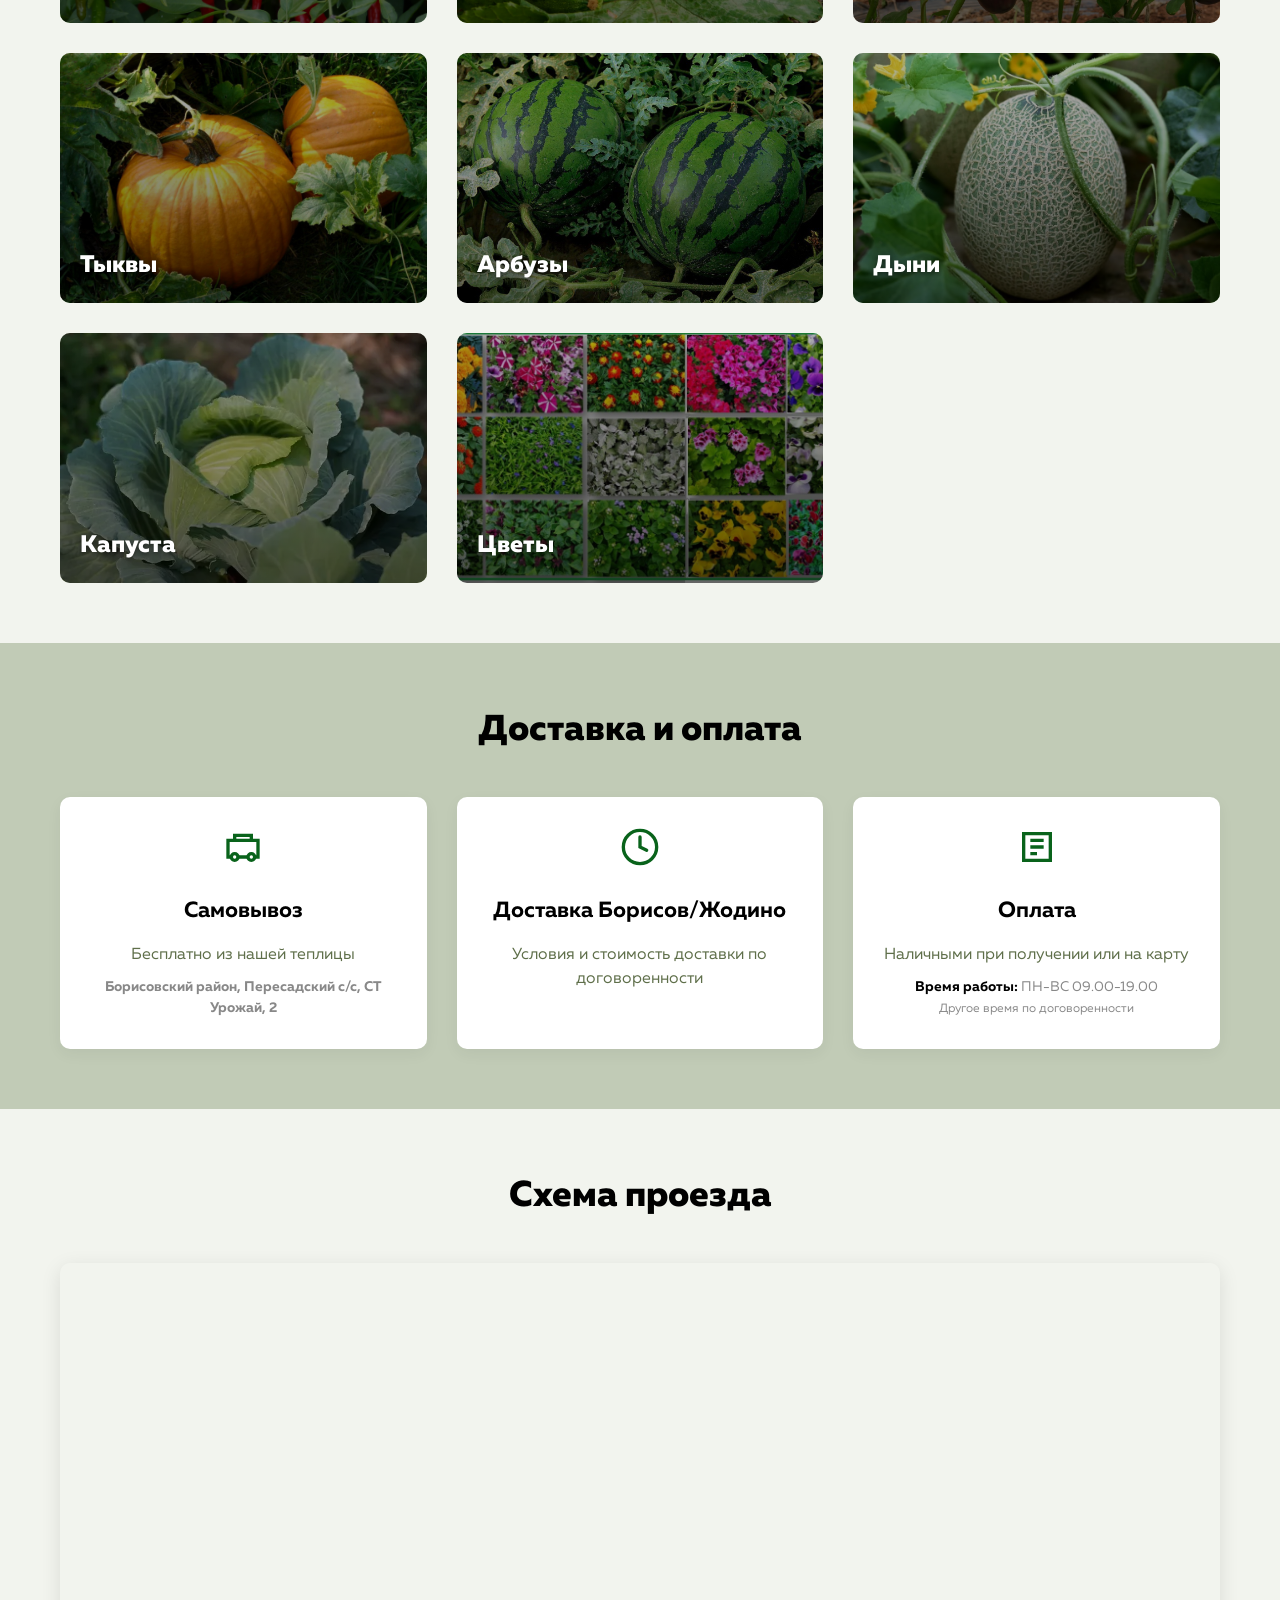
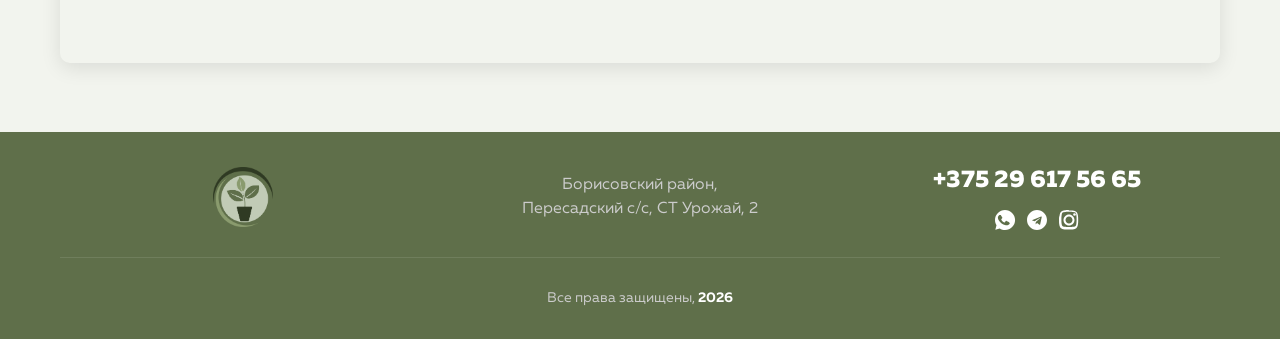
==== commit ff0d6b5f: "Цены 2026 года" ====
--- a/index.html
+++ b/index.html
@@ -115,6 +115,7 @@
 
         <div class="header-contacts">
             <a href="tel:+375296175665" class="header-contacts__phone">+375 29 617 56 65</a>
+            <span class="header-contacts__name">Татьяна</span>
             <div class="social">
                 <a href="viber://chat?number=%2B375296175665" class="social__link social__link--viber"
                    aria-label="Viber"></a>
--- a/css/style.css
+++ b/css/style.css
@@ -140,7 +140,7 @@
 .nav__list {
     display: flex;
     list-style: none;
-    gap: 30px;
+    gap: 25px;
     margin: 0;
     padding: 0;
 }
@@ -184,6 +184,18 @@
 }
 
 .header-contacts__phone:hover {
+    color: var(--link-hover);
+}
+
+.header-contacts__name {
+    font-size: 20px;
+    font-weight: 800;
+    color: var(--text-light);
+    white-space: nowrap;
+    line-height: 1;
+}
+
+.header-contacts__name:hover {
     color: var(--link-hover);
 }
 
--- a/css/adaptive.css
+++ b/css/adaptive.css
@@ -54,11 +54,27 @@
         width: 100%;
         justify-content: center;
         gap: 20px;
+        flex-wrap: wrap;
+        row-gap: 5px;
+    }
+
+    .header-contacts .header-contacts__phone,
+    .header-contacts .header-contacts__name {
+        white-space: nowrap;
+    }
+
+    .header-contacts .social {
+        width: 100%;
+        justify-content: center;
     }
 
     .header-contacts__phone {
         font-size: 18px;
         color: var(--text-light);
+    }
+
+    .header-contacts__name {
+        font-size: 18px;
     }
 
     .social__link {
@@ -193,6 +209,19 @@
 
     .header-contacts {
         gap: 15px;
+        flex-wrap: wrap;
+        row-gap: 5px;
+        justify-content: center;
+    }
+
+    .header-contacts .header-contacts__phone,
+    .header-contacts .header-contacts__name {
+        white-space: nowrap;
+    }
+
+    .header-contacts .social {
+        width: 100%;
+        justify-content: center;
     }
 
     .header-contacts__phone {
@@ -375,8 +404,20 @@
     }
 
     .header-contacts {
-        flex-direction: column;
-        gap: 8px;
+        flex-direction: row;
+        flex-wrap: wrap;
+        gap: 10px;
+        row-gap: 5px;
+    }
+
+    .header-contacts .header-contacts__phone,
+    .header-contacts .header-contacts__name {
+        font-size: 15px;
+    }
+
+    .header-contacts .social {
+        width: 100%;
+        justify-content: center;
     }
 
     .header-contacts__phone {
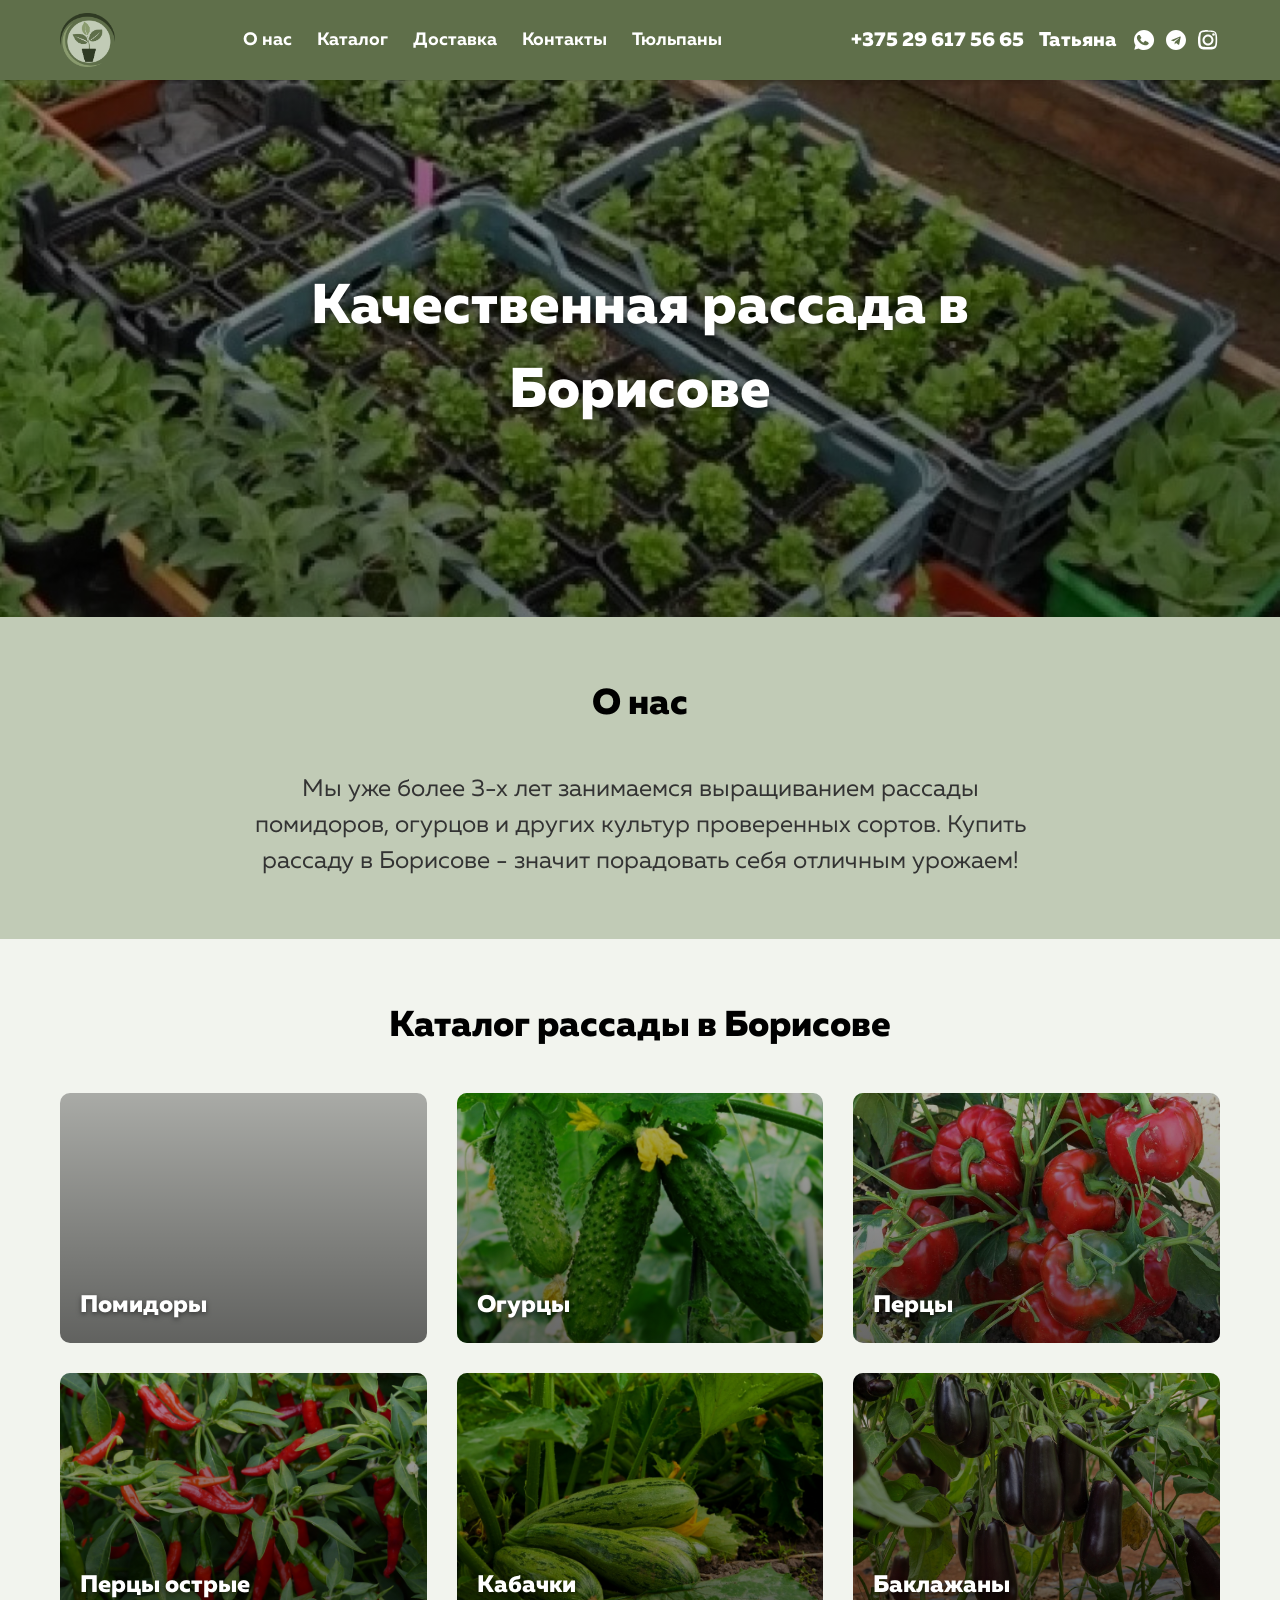
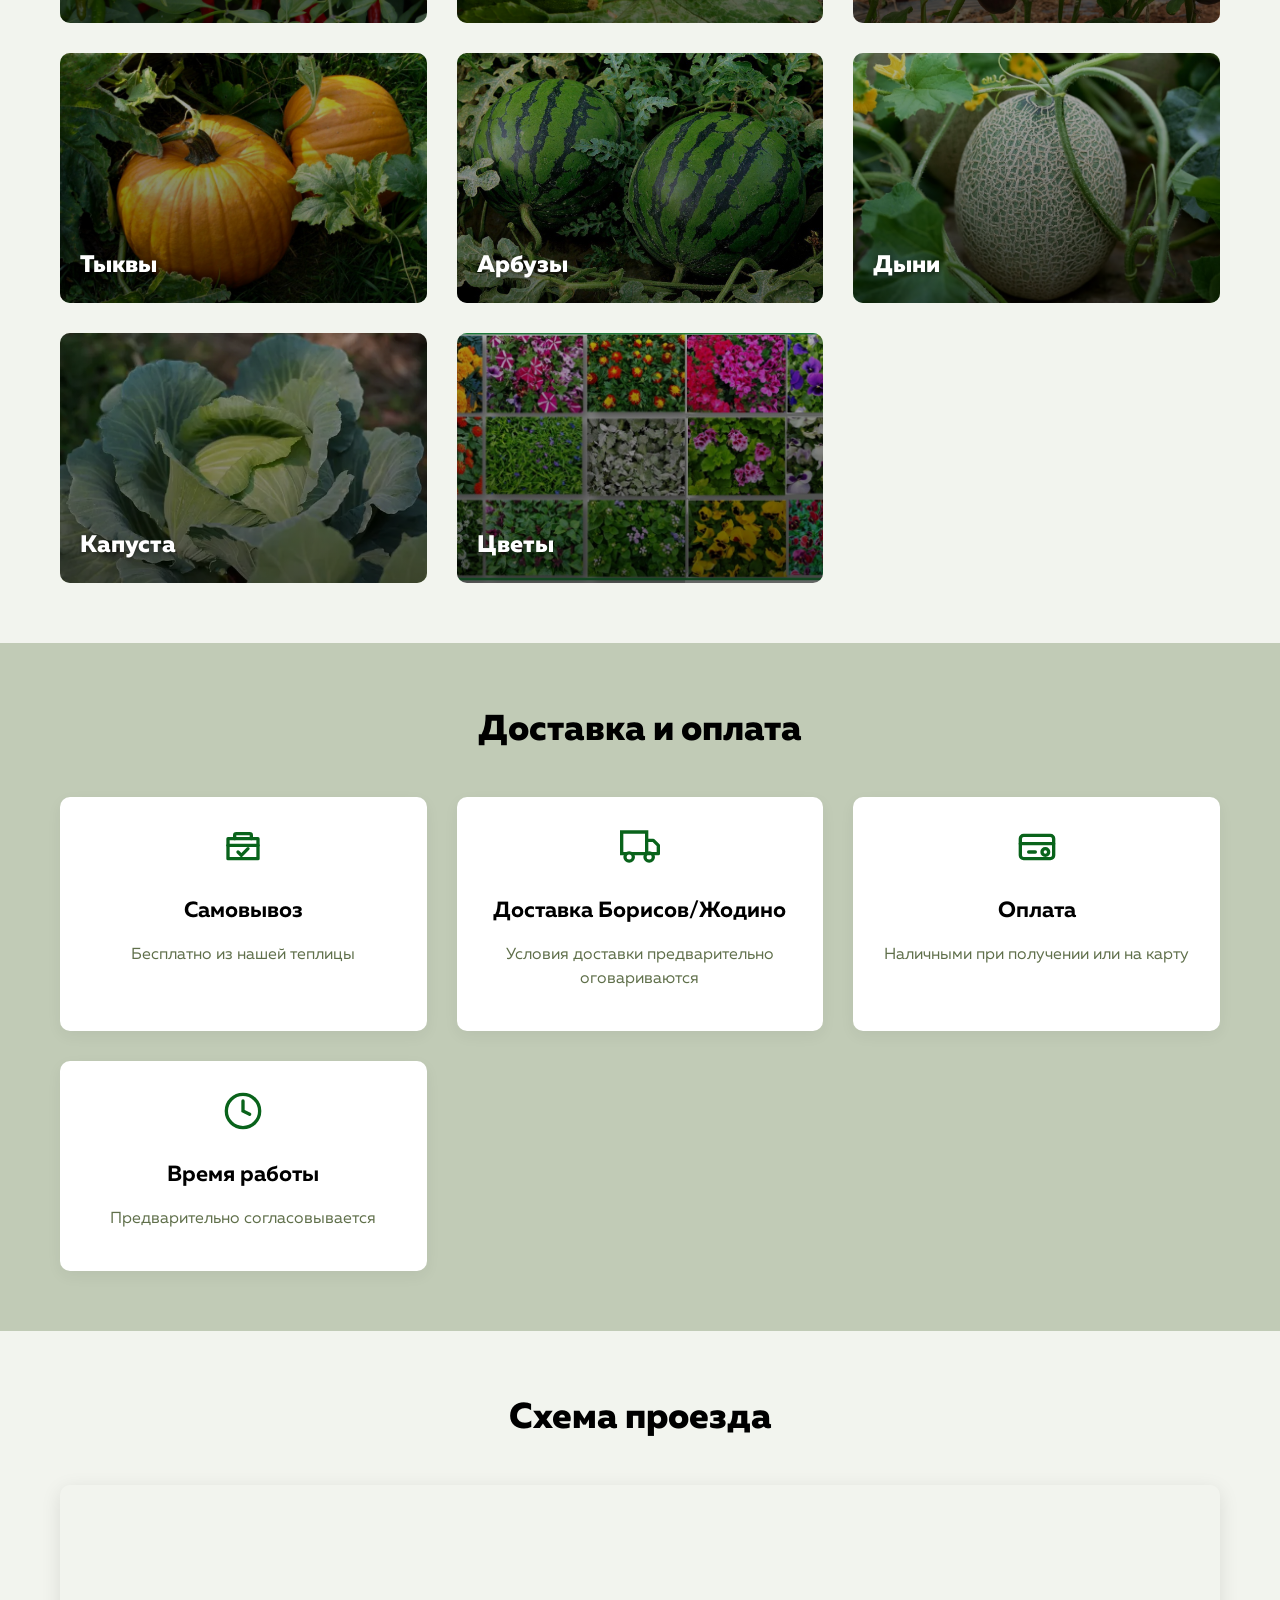
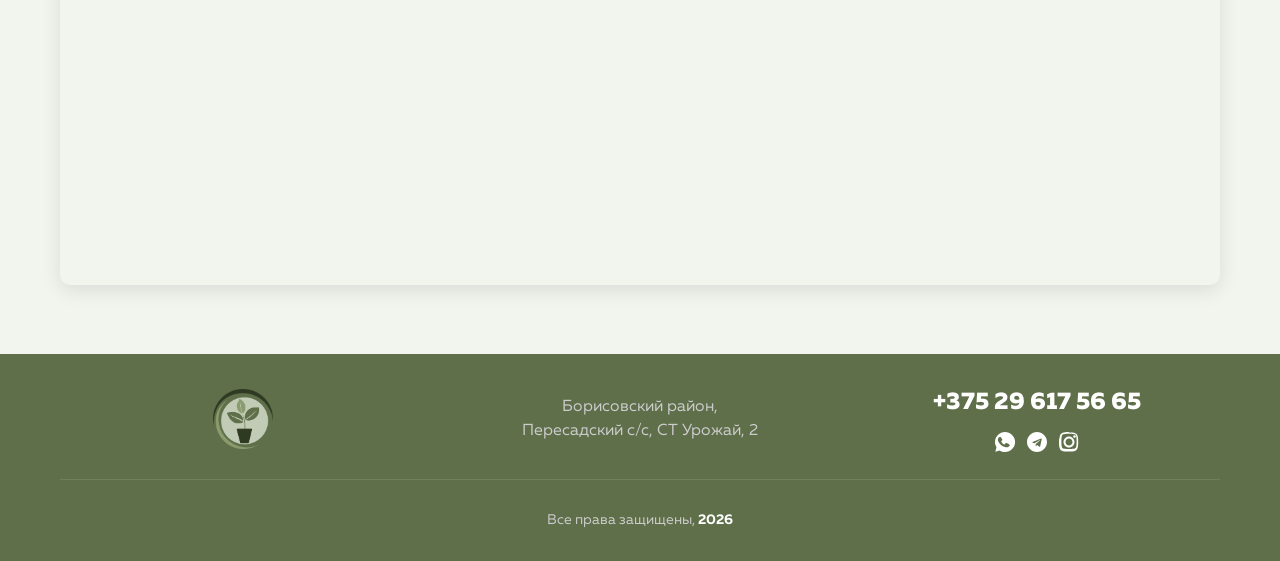
==== commit e43a5cb7: "Реализация 2026" ====
--- a/index.html
+++ b/index.html
@@ -235,15 +235,39 @@
                 <div class="delivery-card">
                     <div class="delivery-card__icon">
                         <svg width="40" height="40" viewBox="0 0 24 24" fill="none" stroke="#09631b" stroke-width="2">
-                            <path d="M3 8h18v10H3V8z M7 8V5h10v3 M5 18h14" stroke-linecap="round"/>
-                            <circle cx="7" cy="18" r="2" fill="white" stroke="#09631b"/>
-                            <circle cx="17" cy="18" r="2" fill="white" stroke="#09631b"/>
+                            <path d="M3 7h18v12H3z" stroke-linecap="round" stroke-linejoin="round"/>
+                            <path d="M7 7V5a1 1 0 0 1 1-1h8a1 1 0 0 1 1 1v2" stroke-linecap="round"/>
+                            <path d="M3 11h18" stroke-linecap="round"/>
+                            <path d="M9 15l2 2 4-4" stroke-linecap="round" stroke-linejoin="round"/>
                         </svg>
                     </div>
                     <h3 class="delivery-card__title">Самовывоз</h3>
                     <p class="delivery-card__text">Бесплатно из нашей теплицы</p>
-                    <p class="delivery-card__address"><strong>Борисовский район, Пересадский с/с, СТ Урожай, 2</strong>
-                    </p>
+                </div>
+                <div class="delivery-card">
+                    <div class="delivery-card__icon">
+                        <svg width="40" height="40" viewBox="0 0 24 24" fill="none" stroke="#09631b" stroke-width="2">
+                            <path d="M1 3h15v13H1z" stroke-linecap="round"/>
+                            <path d="M16 8h4l3 3v5h-7" stroke-linecap="round" stroke-linejoin="round"/>
+                            <circle cx="5.5" cy="18" r="2.5" fill="white" stroke="#09631b"/>
+                            <circle cx="17.5" cy="18" r="2.5" fill="white" stroke="#09631b"/>
+                            <path d="M16 16h2" stroke-linecap="round"/>
+                        </svg>
+                    </div>
+                    <h3 class="delivery-card__title">Доставка Борисов/Жодино</h3>
+                    <p class="delivery-card__text">Условия доставки предварительно оговариваются</p>
+                </div>
+                <div class="delivery-card">
+                    <div class="delivery-card__icon">
+                        <svg width="40" height="40" viewBox="0 0 24 24" fill="none" stroke="#09631b" stroke-width="2">
+                            <rect x="2" y="5" width="20" height="14" rx="2" stroke-linecap="round" stroke-linejoin="round"/>
+                            <path d="M2 10h20" stroke-linecap="round"/>
+                            <path d="M7 15h4" stroke-linecap="round"/>
+                            <circle cx="17" cy="15" r="2" fill="white" stroke="#09631b"/>
+                        </svg>
+                    </div>
+                    <h3 class="delivery-card__title">Оплата</h3>
+                    <p class="delivery-card__text">Наличными при получении или на карту</p>
                 </div>
                 <div class="delivery-card">
                     <div class="delivery-card__icon">
@@ -252,19 +276,8 @@
                             <path d="M12 6v6l4 2" stroke-linecap="round"/>
                         </svg>
                     </div>
-                    <h3 class="delivery-card__title">Доставка Борисов/Жодино</h3>
-                    <p class="delivery-card__text">Условия и стоимость доставки по договоренности</p>
-                </div>
-                <div class="delivery-card">
-                    <div class="delivery-card__icon">
-                        <svg width="40" height="40" viewBox="0 0 24 24" fill="none" stroke="#09631b" stroke-width="2">
-                            <path d="M4 4h16v16H4V4z M8 8h8 M8 12h8 M8 16h4"/>
-                        </svg>
-                    </div>
-                    <h3 class="delivery-card__title">Оплата</h3>
-                    <p class="delivery-card__text">Наличными при получении или на карту</p>
-                    <p class="delivery-card__work-time"><strong>Время работы:</strong> ПН-ВС 09.00-19.00<br><span>Другое время по договоренности</span>
-                    </p>
+                    <h3 class="delivery-card__title">Время работы</h3>
+                    <p class="delivery-card__text">Предварительно согласовывается</p>
                 </div>
             </div>
         </div>
